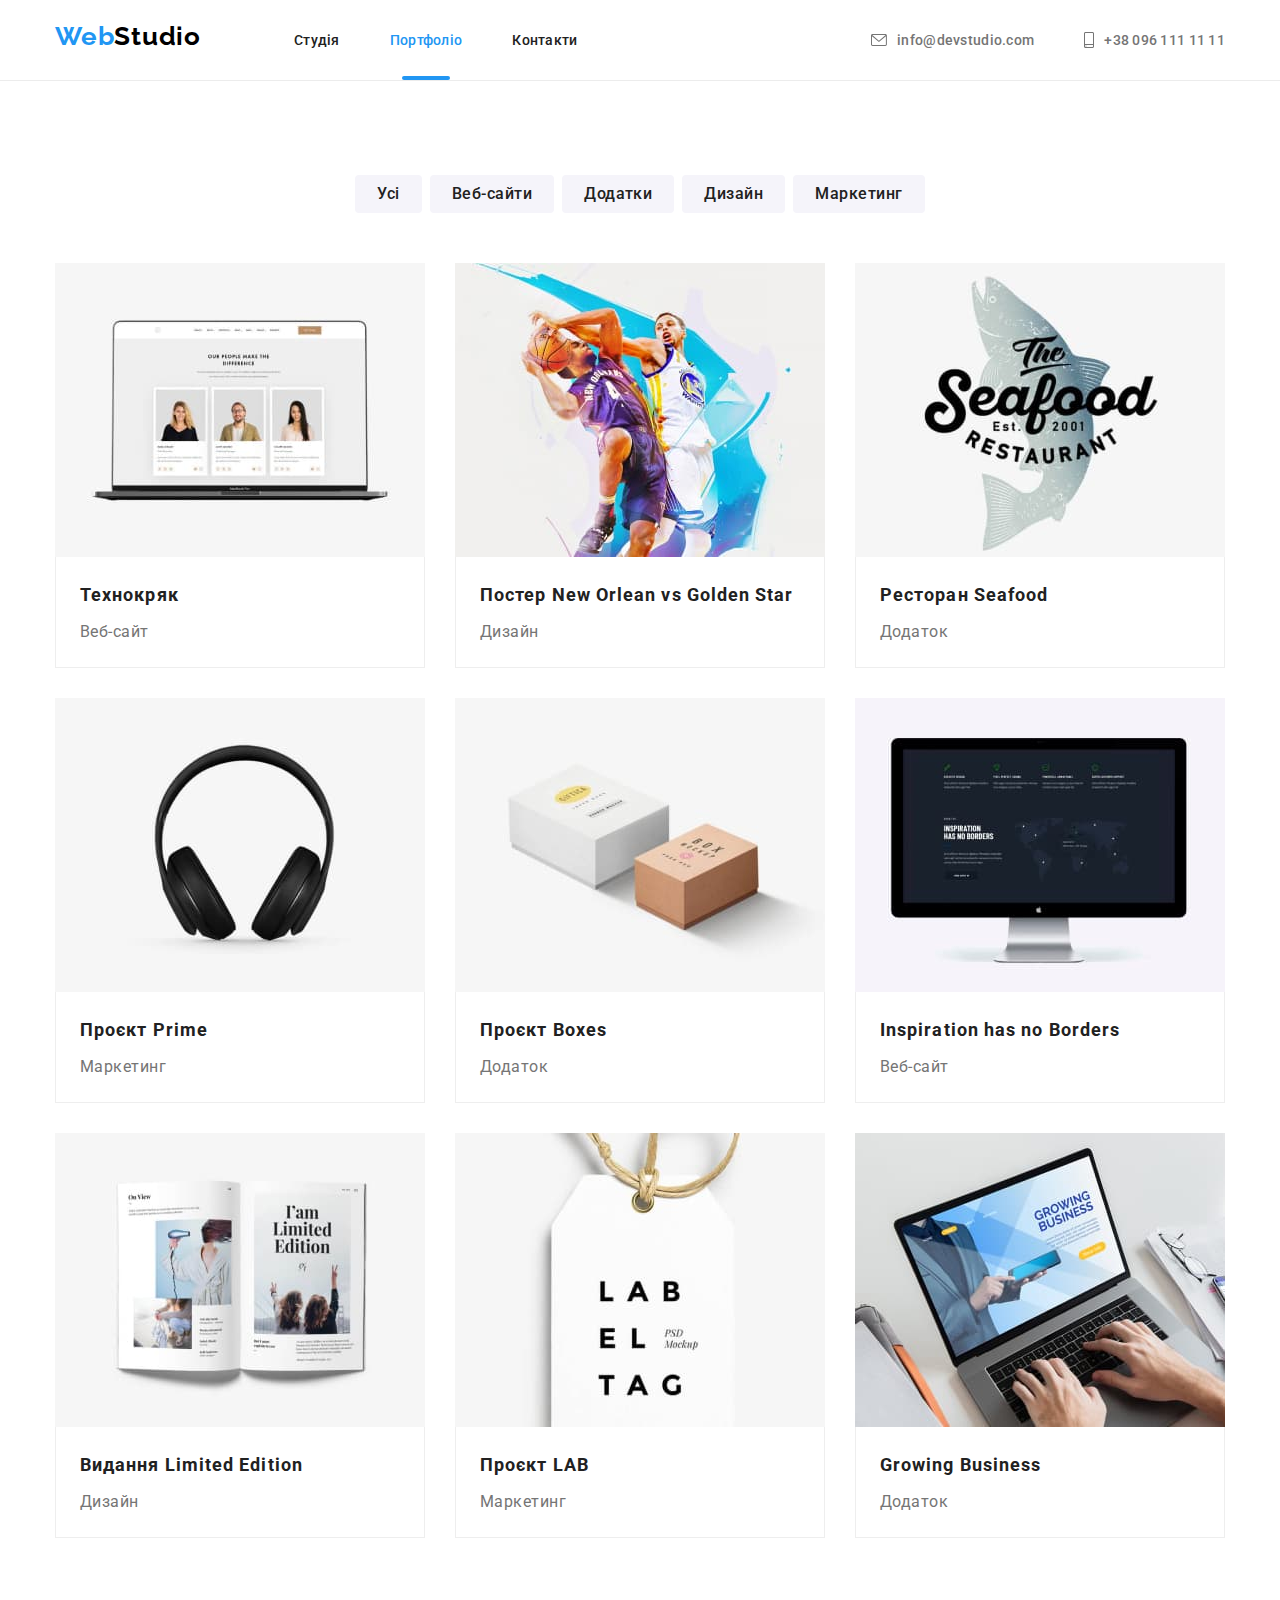
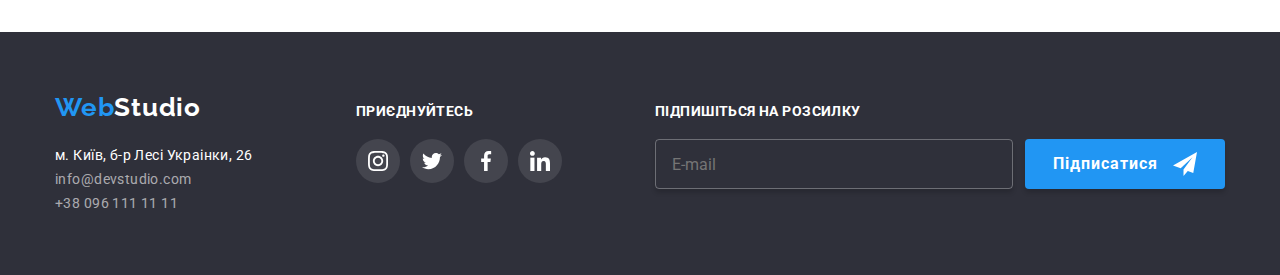
==== portfolio.html @ 45300969 "Initial commit" ====
<!DOCTYPE html>
<html lang="uk">
  <head>
    <meta charset="UTF-8" />
    <meta http-equiv="X-UA-Compatible" content="IE=edge" />
    <meta name="viewport" content="width=device-width, initial-scale=1.0" />
    <title>WebStudio</title>
    <link rel="stylesheet" href="./css/modern-normalize.css">
    <link rel="preconnect" href="https://fonts.googleapis.com" />
    <link rel="preconnect" href="https://fonts.gstatic.com" crossorigin />
    <link
      href="https://fonts.googleapis.com/css2?family=Raleway:wght@700&family=Roboto:wght@400;500;700;900&display=swap"
      rel="stylesheet"
    />
    <link rel="stylesheet" href="./css/styles.css" />
  </head>
  <body>
    <!-- HEADER -->
    <header class="header">
      <div class="header-container container">
        <nav class="nav-container">
          <a href="./index.html" class="logo"
            >Web<span class="logo-part">Studio</span></a
          >
          <ul class="list navigation-list">
            <li class="navigation-list-item">
              <a class="navigation-link link" href="./index.html">Студія</a>
            </li>
            <li class="navigation-list-item">
              <a class="navigation-link link current" href="./portfolio.html"
                >Портфоліо</a
              >
            </li class="navigation-list-item">
            <li><a class="navigation-link link" href="#">Контакти</a></li>
          </ul>
        </nav>
        <ul class="navigation-list list">
          <li>
            <a class="contact-link link" href="mailto:info@devstudio.com">
              <svg class="header-icon" width="16" height="12">
                <use href="./images/icons.svg#icon-mail"></use>
              </svg>
              info@devstudio.com</a
            >
          </li>
          <li>
            <a class="contact-link link" href="tel:+380961111111">
              <svg class="header-icon" width="10" height="16">
                <use href="./images/icons.svg#icon-smartphone"></use>
              </svg>
              +38 096 111 11 11
            </a>
          </li>
        </ul>
      </div>
    </header>
    <!-- MAIN -->
    <main>
      <!-- PORTFOLIO -->
      <section class="portfolio-container">
        <div class=" container">
          <h1 class="hidden-title">portfolio</h1>
        <ul class="btn-list list">
          <li class="btn-item">
            <button class="portfolio-button button" type="button">Усі</button>
          </li>
          <li class="btn-item">
            <button class="portfolio-button button" type="button">Веб-сайти</button>
          </li>
          <li class="btn-item">
            <button class="portfolio-button button" type="button">Додатки</button>
          </li>
          <li class="btn-item">
            <button class="portfolio-button button" type="button">Дизайн</button>
          </li>
          <li class="btn-item">
            <button class="portfolio-button button" type="button">Маркетинг</button>
          </li>
        </ul>
        <ul class="portfolio-list list">
          <li class="portfolio-link-item">
            <a class="portfolio-link link" href="">
              <div class="portfolio-thumb">
                <img
                src="./images/technokryak.jpg"
                alt="technokryak"
                width="370"
                height="294"
              />
              <div class="portfolio-overlay">
                <p>Ресурс пропонує комплексні пропозиції з різним рівнем функціоналу та сервісів. Все це дозволить відвідувачу отримати вичерпні відомості про компанію чи приватну особу.</p>
              </div>
              </div>
              <div class="portfolio-item">
                <h2 class="portfolio-title">Технокряк</h2>
              <p class="portfolio-text">Веб-сайт</p>
              </div>
            </a>
          </li>
          <li class="portfolio-link-item">
            <a class="portfolio-link link" href="">
              <div class="portfolio-thumb">
              <img
                src="./images/star.jpg"
                alt="poster"
                width="370"
                height="294"
              />
              <div class="portfolio-overlay">
                <p>Ресурс пропонує комплексні пропозиції з різним рівнем функціоналу та сервісів. Все це дозволить відвідувачу отримати вичерпні відомості про компанію чи приватну особу.</p>
              </div>
            </div>
              <div class="portfolio-item">
              <h2 class="portfolio-title">Постер <span lang="en">New Orlean vs Golden Star</span></h2>
              <p class="portfolio-text">Дизайн</p>
            </div>
            </a>
          </li>
          <li class="portfolio-link-item">
            <a class="portfolio-link link" href="">
              <div class="portfolio-thumb">
              <img
                src="./images/seafood.jpg"
                alt="seafood"
                width="370"
                height="294"
              />
              <div class="portfolio-overlay">
                <p>Ресурс пропонує комплексні пропозиції з різним рівнем функціоналу та сервісів. Все це дозволить відвідувачу отримати вичерпні відомості про компанію чи приватну особу.</p>
              </div>
            </div>
              <div class="portfolio-item">
              <h2 class="portfolio-title">Ресторан <span lang="en">Seafood</span></h2>
              <p class="portfolio-text">Додаток</p>
            </div>
            </a>
          </li>
          <li class="portfolio-link-item">
            <a class="portfolio-link link" href="">
              <div class="portfolio-thumb">
              <img
                src="./images/prime.jpg"
                alt="earphones"
                width="370"
                height="294"
              />
              <div class="portfolio-overlay">
                <p>Ресурс пропонує комплексні пропозиції з різним рівнем функціоналу та сервісів. Все це дозволить відвідувачу отримати вичерпні відомості про компанію чи приватну особу.</p>
              </div>
            </div>
              <div class="portfolio-item">
              <h2 class="portfolio-title">Проєкт <span lang="en">Prime</span></h2>
              <p class="portfolio-text">Маркетинг</p>
            </div>
            </a>
          </li>
          <li class="portfolio-link-item">
            <a class="portfolio-link link" href="">
              <div class="portfolio-thumb">
              <img
                src="./images/boxes.jpg"
                alt="boxes"
                width="370"
                height="294"
              />
              <div class="portfolio-overlay">
                <p>Ресурс пропонує комплексні пропозиції з різним рівнем функціоналу та сервісів. Все це дозволить відвідувачу отримати вичерпні відомості про компанію чи приватну особу.</p>
              </div>
            </div>
              <div class="portfolio-item">
              <h2 class="portfolio-title">Проєкт <span lang="en">Boxes</span></h2>
              <p class="portfolio-text">Додаток</p>
            </div>
            </a>
          </li>
          <li class="portfolio-link-item">
            <a class="portfolio-link link" href="">
              <div class="portfolio-thumb">
              <img
                src="./images/inspiration.jpg"
                alt="site"
                width="370"
                height="294"
              />
              <div class="portfolio-overlay">
                <p>Ресурс пропонує комплексні пропозиції з різним рівнем функціоналу та сервісів. Все це дозволить відвідувачу отримати вичерпні відомості про компанію чи приватну особу.</p>
              </div>
            </div>
              <div class="portfolio-item">
              <h2 class="portfolio-title"><span lang="en">Inspiration has no Borders</span></h2>
              <p class="portfolio-text">Веб-сайт</p>
            </div>
            </a>
          </li>
          <li class="portfolio-link-item">
            <a class="portfolio-link link" href="">
              <div class="portfolio-thumb">
              <img
                src="./images/vydannya.jpg"
                alt="book"
                width="370"
                height="294"
              />
              <div class="portfolio-overlay">
                <p>Ресурс пропонує комплексні пропозиції з різним рівнем функціоналу та сервісів. Все це дозволить відвідувачу отримати вичерпні відомості про компанію чи приватну особу.</p>
              </div>
            </div>
              <div class="portfolio-item">
              <h2 class="portfolio-title">Видання <span lang="en">Limited Edition</span></h2>
              <p class="portfolio-text">Дизайн</p>
            </div>
            </a>
          </li>
          <li class="portfolio-link-item">
            <a class="portfolio-link link" href="">
              <div class="portfolio-thumb">
              <img
                src="./images/label.jpg"
                alt="label"
                width="370"
                height="294"
              />
              <div class="portfolio-overlay">
                <p>Ресурс пропонує комплексні пропозиції з різним рівнем функціоналу та сервісів. Все це дозволить відвідувачу отримати вичерпні відомості про компанію чи приватну особу.</p>
              </div>
            </div>
              <div class="portfolio-item">
              <h2 class="portfolio-title">Проєкт <span lang="en">LAB</span></h2>
              <p class="portfolio-text">Маркетинг</p>
            </div>
            </a>
          </li>
          <li class="portfolio-link-item">
            <a class="portfolio-link link" href="">
              <div class="portfolio-thumb">
              <img
                src="./images/growing.jpg"
                alt="Business"
                width="370"
                height="294"
              />
              <div class="portfolio-overlay">
                <p>Ресурс пропонує комплексні пропозиції з різним рівнем функціоналу та сервісів. Все це дозволить відвідувачу отримати вичерпні відомості про компанію чи приватну особу.</p>
              </div>
            </div>
              <div class="portfolio-item">
              <h2 class="portfolio-title"><span lang="en">Growing Business</span></h2>
              <p class="portfolio-text">Додаток</p>
            </div>
            </a>
          </li>
        </ul>
        </div>
      </section>
    </main>
    <!-- FOOTER -->
    <footer class="footer-main">
      <div class="footer-container container">
        <div class="left-side">
          <div class="adress-links">
            <a href="./index.html" class="logo"
              >Web<span class="logo-footer">Studio</span></a
            >
            <address class="footer-stile">
              <ul class=" address-list list">
                <li>
                  <a
                    class="footer-address link"
                    href="https://goo.gl/maps/CPtrU1FHBa2aNyZL9"
                    target="_blank"
                    rel="noopener noreferrer nofollow"
                    >м. Київ, б-р Лесі Украінки, 26</a
                  >
                </li>
                <li>
                  <a class="footer-link link" href="mailto:info@devstudio.com"
                    >info@devstudio.com</a
                  >
                </li>
                <li>
                  <a class="footer-link link" href="tel:+380961111111"
                    >+38 096 111 11 11</a
                  >
                </li>
              </ul>
            </address>
          </div>
          <div class="footer-links">
            <p class="footer-text">Приєднуйтесь</p>
            <ul class="footer-list list">
              <li class="footer-list-item">
                <a
                  class="footer-link-item"
                  href="https://www.instagram.com/"
                  target="_blank"
                  rel="noopener noreferrer"
                >
                  <svg class="footer-icon" width="20" height="20">
                    <use href="./images/icons.svg#icon-instagram"></use>
                  </svg>
                </a>
              </li>
              <li class="footer-list-item">
                <a
                  class="footer-link-item"
                  href="https://twitter.com/"
                  target="_blank"
                  rel="noopener noreferrer"
                >
                  <svg class="footer-icon" width="20" height="20">
                    <use href="./images/icons.svg#icon-twitter"></use></svg>
                </a>
              </li>
              <li class="footer-list-item">
                <a
                  class="footer-link-item"
                  href="https://www.facebook.com/"
                  target="_blank"
                  rel="noopener noreferrer"
                >
                  <svg class="footer-icon" width="20" height="20">
                    <use href="./images/icons.svg#icon-facebook"></use>
                  </svg>
                </a>
              </li>
              <li class="footer-list-item">
                <a
                  class="footer-link-item"
                  href="https://www.linkedin.com/"
                  target="_blank"
                  rel="noopener noreferrer"
                >
                  <svg class="footer-icon" width="20" height="20">
                    <use href="./images/icons.svg#icon-linkedin"></use>
                  </svg>
                </a>
              </li>
            </ul>
          </div>
        </div>
        <div class="pidpyska">
          <p class="footer-text">Підпишіться на розсилку</p>
          <form class="pidpyska-form" name="pidpyska-form">
            <label class="pidpyska-label">
              <input class="pidpyska-field" type="email" name="user_email" placeholder="E-mail">
            </label>
                  <button class="pidpyska-button" type="submit">Підписатися
                    <svg class="pidpyska-icon" width="24" height="24">
                      <use href="./images/icons.svg#icon-send"></use>
                    </svg>
                  </button>
          </form>
        </div>
      </div>
    </footer>
  </body>
</html>
---- css/styles.css ----
:root {
  --primary-text-color: #757575;
  --secondary-text-color: #212121;
  --third-text-color: #2196f3;
  --primary-background-color: #f5f5f5;
  --secondary-background-color: #f5f4fa;
  --third-background-color: #2f303a;
  --white-color: #ffffff;
  --button-active-color: #188ce8;
  --black-color: #000000;
  --icons-background-color: #afb1b8;
  --anim-main: 250ms cubic-bezier(0.4, 0, 0.2, 1);

}

/* reset start */
h1,
h2,
h3,
h4,
h5,
h6,
p {
  margin: 0;
}

.link {
  text-decoration: none;
  color: currentColor;
}

.list {
  list-style: none;
  margin: 0;
  padding: 0;
}

img {
  display: block;
}
/* reset end */

body {
  font-family: "Roboto", "Arial", sans-serif;
}

.container {
  width: 1200px;
  padding-right: 15px;
  padding-left: 15px;
  margin-left: auto;
  margin-right: auto;

  /* outline: 2px solid red;
    outline-offset: -2px; */
}

/* HEADER */

.header-container {
  display: flex;
  justify-content: space-between;
  align-items: center;
}

.nav-container {
  display: flex;
  align-items: baseline;
}
.navigation-list {
  display: flex;
  align-items: center;
  gap: 50px;
}

.logo {
  display: inline-block;
  font-family: "Raleway", "Arial", sans-serif;
  font-weight: 700;
  font-size: 26px;
  line-height: calc(31 / 26);
  letter-spacing: 0.03em;
  color: var(--third-text-color);
  text-decoration: none;
  margin-right: 93px;
}
.logo-part {
  color: var(--black-color);
}

.navigation-link {
  display: block;
  font-weight: 500;
  font-size: 14px;
  line-height: calc(16 / 14);
  letter-spacing: 0.02em;
  padding: 32px 0;
  color: var(--secondary-text-color);

  transition: color var(--anim-main);
}

.navigation-link:hover,
.navigation-link:focus {
  color: var(--third-text-color);
}

.navigation-list-item {
  position: relative;
}


.navigation-link.current {
  color: var(--third-text-color);
}

.navigation-link.current::after {
  content: '';
  position: absolute;
  left: 50%;
  bottom: 0;
  transform: translate(-50%);
  display: block;
  width: 48px;
  height: 4px;
  background: var(--third-text-color);
  border-radius: 2px;
}

.contact-link {
  display: flex;
  justify-content: center;
  align-items: center;
  gap: 10px;
  font-weight: 500;
  font-size: 14px;
  line-height: calc(16 / 14);
  letter-spacing: 0.02em;
  padding: 32px 0;
  color: var(--primary-text-color);

  transition: color var(--anim-main);
}

.contact-link:hover,
.contact-link:focus {
  color: var(--third-text-color);
}

.header-icon {
  fill: currentColor;
}

.header {
  border-bottom: 1px solid #ececec;
}

/* MAIN */
/* HERO */

/* temp background: */
.hero {
  max-width: 1600px;
  height: 600px;
  margin: 0 auto;
  background-color: #C4C4C4;
  background-image: linear-gradient( rgba(47, 48, 58, 0.4), rgba(47, 48, 58, 0.4)),
  url(../images/hero.jpg);
  background-position: center;
  padding-top: 200px;
  padding-bottom: 200px;
}

.hero-title {
  font-weight: 900;
  font-size: 44px;
  line-height: calc(60 / 44);
  letter-spacing: 0.06em;
  text-transform: uppercase;
  text-align: center;
  width: 696px;
  margin: auto;
  color: var(--white-color);
  margin-bottom: 30px;
}

.hero-button {
  display: block;
  font-family: inherit;
  font-weight: 700;
  font-size: 16px;
  line-height: calc(30 / 16);
  letter-spacing: 0.06em;
  color: var(--white-color);
  background-color: var(--third-text-color);
  border: none;
  border-radius: 4px;
  box-shadow: 0px 4px 4px rgba(0, 0, 0, 0.15);
  cursor: pointer;
  margin: 0 auto;
  padding: 10px 32px;

  transition: background-color var(--anim-main);
}

.button:hover,
.button:focus {
  background-color: var(--button-active-color);
}

/* SPECIALS */

.special-container {
  padding-top: 115px;
  padding-bottom: 94px;
}

.special-list {
  display: flex;
  justify-content: space-between;
}

.special-item:not(:last-child) {
  margin-right: 30px;
}

.hidden-title {
  position: absolute;
  white-space: nowrap;
  width: 1px;
  height: 1px;
  overflow: hidden;
  border: 0;
  padding: 0;
  clip: rect(0 0 0 0);
  clip-path: inset(50%);
  margin: -1px;
}

.icon-box {
  display: flex;
  justify-content: center;
  align-items: center;
  width: 270px;
  height: 120px;
  background-color: var(--secondary-background-color);
  margin-bottom: 30px;
}

.specials-title {
  font-weight: 700;
  font-size: 14px;
  line-height: calc(16 / 14);
  letter-spacing: 0.03em;
  text-transform: uppercase;
  color: var(--secondary-text-color);
  margin-bottom: 10px;
}

.text {
  width: 270px;
  font-size: 14px;
  line-height: calc(24 / 14);
  letter-spacing: 0.03em;
  color: var(--primary-text-color);
}

/* CHIM */

.chim-container {
  padding-bottom: 94px;
}

.section-title {
  font-weight: 700;
  font-size: 36px;
  line-height: calc(42 / 36);
  letter-spacing: 0.03em;
  text-align: center;
  color: var(--secondary-text-color);
  margin-bottom: 50px;
}

.chim-list {
  display: flex;
  text-align: center;
  justify-content: space-between;
}

.chim-items:not(:last-child) {
  margin-right: 30px;
}

.chim-items {
  position: relative;
}

.chim-overlay {
  position: absolute;
  bottom: 0;
  width: 100%;
  padding: 27px 15px;
  background-color: rgba(47, 48, 58, 0.8);
   
}

.chim-text {
  text-align: center;
  font-weight: 700;
  font-size: 14px;
  line-height: calc(16 / 14);
  letter-spacing: 0.03em;
  text-transform: uppercase;
  color: var(--white-color);
}


/* TEAM */

.section-team {
  background-color: var(--secondary-background-color);
  padding-top: 94px;
  padding-bottom: 94px;
}

.team-list {
  display: flex;
  justify-content: space-between;
  gap: 30px;
}

.team-title {
  font-weight: 500;
  font-size: 16px;
  line-height: calc(19 / 16);
  letter-spacing: 0.03em;
  color: var(--secondary-text-color);
  margin-bottom: 10px;
}

.team-item {
  text-align: center;
  background: #ffffff;
  box-shadow: 0px 1px 3px rgba(0, 0, 0, 0.12), 0px 1px 1px rgba(0, 0, 0, 0.14),
    0px 2px 1px rgba(0, 0, 0, 0.2);
  border-radius: 0px 0px 4px 4px;
}

.team-text-item {
  padding: 30px 15px;
}

.team-link {
  display: flex;
  justify-content: center;
  align-items: center;
}

.team-link-item {
  display: flex;
  justify-content: center;
  align-items: center;
  width: 44px;
  height: 44px;
  border-radius: 50%;
  background-color: var(--white-color);

  transition: background-color var(--anim-main);
}

.team-list-item:not(:last-child) {
  margin-right: 10px;
}

.social-icon {
  fill: var(--icons-background-color);

  transition: fill var(--anim-main);
}

.team-link-item:hover .social-icon,
.team-link-item:focus .social-icon {
  fill: var(--white-color);
}

.team-link-item:hover,
.team-link-item:focus {
  background-color: var(--third-text-color);
}

.text-team {
  font-size: 14px;
  line-height: calc(24 / 14);
  letter-spacing: 0.03em;
  color: var(--primary-text-color);
  margin-bottom: 16px;
}

/* Postiyni Clienty */

.clients-container {
  padding-top: 94px;
  padding-bottom: 94px;
}

.clients-list {
display: flex;
justify-content: space-between;
align-items: center;
gap: 30px;
}

.clients-link-item {
  display: flex;
  justify-content: center;
  align-items: center;
  width: 170px;
  height: 92px;
  border: 1px solid var(--icons-background-color);
  border-radius: 4px;
  fill:var(--icons-background-color);

  transition: fill var(--anim-main),
  border var(--anim-main);
}
 
.clients-link-item:hover,
.clients-link-item:focus {
  fill: var(--third-text-color);
  border: 1px solid var(--third-text-color);
}

/* FOOTER */
.footer-main {
  padding-top: 60px;
  padding-bottom: 60px;
  background-color: var(--third-background-color);
}

.footer-container {
  display: flex;
  justify-content: space-between;
  align-items: baseline;
}

.left-side {
  display: flex;
  justify-content: left;
  align-items: baseline;
}

.logo-footer {
  color: var(--white-color);
}

.footer-stile {
  font-style: normal;
  margin-top: 20px;
  margin-right: 70px;
}

.address-list {
  width: 231px;
}

.footer-address {
  font-size: 14px;
  line-height: calc(24 / 14);
  letter-spacing: 0.03em;
  margin-bottom: 9px;
  color: var(--white-color);

  transition: color var(--anim-main);
}

.footer-address:hover,
.footer-address:focus {
  color: var(--third-text-color);
}

.footer-link {
  font-size: 14px;
  line-height: calc(24 / 14);
  letter-spacing: 0.03em;
  margin-bottom: 9px;
  color: rgba(255, 255, 255, 0.6);

  transition: color var(--anim-main);
}

.footer-link:hover,
.footer-link:focus {
  color: var(--third-text-color);
}

.footer-text {
  font-weight: 700;
  font-size: 14px;
  line-height: calc(16 / 14);
  letter-spacing: 0.03em;
  text-transform: uppercase;
  margin-bottom: 20px;
  color: var(--white-color);
}

.footer-list {
  display: flex;
  justify-content: space-between;
}

.footer-link-item {
  display: flex;
  justify-content: center;
  align-items: center;
  width: 44px;
  height: 44px;
  border-radius: 50%;
  background-color: rgba(255, 255, 255, 0.1);

  transition: background-color var(--anim-main);
}

.footer-link-item:hover,
.footer-link-item:focus {
  background-color: var(--third-text-color);
}

.footer-list-item:not(:last-child) {
  margin-right: 10px;
}

.footer-icon {
  fill: var(--white-color);
}

.pidpyska-form {
  display: flex;
  align-items: center;
  
}

.pidpyska-field {
  width: 358px;
  height: 50px;
  margin-right: 12px;
  padding: 16px;
  color: var(--white-color);
  outline: unset;
  background-color: transparent;
  border: 1px solid rgba(255, 255, 255, 0.3);
  box-shadow: 0px 4px 4px rgba(0, 0, 0, 0.15);;
  border-radius: 4px;
  transition: border-color var(--anim-main);
}

.pidpyska-field:focus {
  border-color: var(--third-text-color);
}

.pidpyska-button {
  display: flex;
  align-items: center;
  justify-content: space-between;
  width: 200px;
  font-weight: 700;
  font-size: 16px;
  line-height: calc(30/16);
  letter-spacing: 0.06em;
  padding: 10px 28px;
  border: none;
  color: var(--white-color);
  background-color: var(--third-text-color);
  box-shadow: 0px 4px 4px rgba(0, 0, 0, 0.15);
  border-radius: 4px;
  cursor: pointer;
}

.pidpyska-button:hover, .pidpyska-button:focus {
  background-color: var(--button-active-color)
}
 
.pidpyska-icon {
  fill: var(--white-color);
}


/* MODAL WINDOW */

.backdrop {
  position: fixed;
  top: 0;
  left: 0;
  width: 100%;
  height: 100%;
  background-color: rgba(0, 0, 0, 0.2);

  transition: opacity var(--anim-main), visibility var(--anim-main);
}

.backdrop.is-hidden {
  opacity: 0;
  visibility: hidden;
  pointer-events: none;
}

.modal {
  position: absolute;
  top: 50%;
  left: 50%;
  padding: 40px;
  transform: translateX(-50%) translateY(-50%) scale(1);
  width: 528px;
  height: 581px;
  background-color: var(--white-color);
  box-shadow: 0px 1px 3px rgba(0, 0, 0, 0.12), 0px 1px 1px rgba(0, 0, 0, 0.14), 0px 2px 1px rgba(0, 0, 0, 0.2);
  border-radius: 4px;

  transition: transform var(--anim-main), opasity var(--anim-main);
}

.backdrop.is-hidden .modal {
  opacity: 0;
  transform: translateX(-50%) translateY(-50%) scale(0.5);
}

.modal-btn {
  position: absolute;
  top: 8px;
  right: 8px;
  display: inline-flex;
  align-items: center;
  justify-content: center;
  padding: 0;
  width: 30px;
  height: 30px;
  background-color: transparent;
  border-radius: 50%;
  border: 1px solid rgba(0, 0, 0, 0.1);
  cursor: pointer;

  transition: fill var(--anim-main);
}

.modal-btn:hover,
.modal-btn:focus {
  fill: var(--third-text-color);
}


.modal-label {
  display: block;
  text-align: center;
  margin-bottom: 12px;
  font-weight: 700;
  font-size: 20px;
  line-height: calc(23/20);
  letter-spacing: 0.03em;
  color: var(--secondary-text-color);
}

.modal-form-label {
  display: block;
  margin-bottom: 10px;
  font-size: 12px;
  line-height: calc(14/12);
  letter-spacing: 0.01em;
  color: var(--primary-text-color);
}

.wrapper {
  position: relative;
  
}

.modal-form-field {
  width: 100%;
  height: 40px;
  padding-left: 42px;
  padding-right: 42px;
  border: 1px solid rgba(33, 33, 33, 0.2);
  border-radius: 4px;
  transition: border-color var(--anim-main);
}

.modal-form-field:focus {
  border-color: var(--third-text-color);
  outline: transparent;
}

.modal-form-group {
  margin-bottom: 20px;
}

.modal-form-icon {
  position: absolute;
  top:50%;
  left:12px;
  transform: translateY(-50%);
  transition: fill var(--anim-main);
}

.modal-form-field:focus + .modal-form-icon {
  fill: var(--third-text-color);
}

.modal-form-text {
  display: block;
  width: 100%;
  height: 120px;
  padding: 12px 16px;
  font-size: 12px;
  line-height: calc(14/12);
  letter-spacing: 0.01em;
  border: 1px solid rgba(33, 33, 33, 0.2);
  border-radius: 4px;
  transition: border-color var(--anim-main);
  resize: none;
}
.modal-form-text::placeholder {
  color: rgba(117, 117, 117, 0.5);
}

.modal-form-text:focus {
  border-color: var(--third-text-color);
  outline: transparent;
}

.modal-form-agree {
  display: flex;
  align-items: center;
  justify-content: center;
  gap: 7px;
  margin-bottom: 30px;
}

.modal-agree {
  font-size: 14px;
  line-height: calc(24/14);
  letter-spacing: 0.03em;
  color: var(--primary-text-color);
  user-select: none;
}

.modal-agree-link {
  color: var(--third-text-color);
  text-underline-position: under;
}

.modal-checkbox {
  appearance: none;
  width: 16px;
  height: 15px;
  border: 2px solid rgba(33, 33, 33, 1);
  border-radius: 2px;
  background-position: center;
  background-repeat: no-repeat;
  background-size: 0;
  background-image: url("data:image/svg+xml,%3Csvg width='13' height='10' viewBox='0 0 13 10' fill='none' xmlns='http://www.w3.org/2000/svg'%3E%3Cpath d='M1.95703 4.75166L1.88825 4.68604L1.81923 4.75141L0.93123 5.59258L0.854858 5.66492L0.930974 5.73753L4.42671 9.07236L4.49574 9.1382L4.56476 9.07236L12.069 1.91352L12.1449 1.84116L12.069 1.76881L11.1873 0.927644L11.1183 0.861826L11.0493 0.927611L4.49577 7.17353L1.95703 4.75166Z' fill='white' stroke='white' stroke-width='0.2'/%3E%3C/svg%3E");
  transition: background-size var(--anim-main), background-color var(--anim-main);
}

.modal-checkbox:checked {
  outline:transparent;
  border: 2px solid var(--third-text-color);
  background-color: var(--third-text-color);
  background-size: 11px 8px;
}

.modal-button {
  display: block;
  margin: auto;
  width: 200px;
  font-weight: 700;
  font-size: 16px;
  line-height: calc(30/16);
  letter-spacing: 0.06em;
  padding: 10px 28px;
  border: none;
  color: var(--white-color);
  background-color: var(--third-text-color);
  box-shadow: 0px 4px 4px rgba(0, 0, 0, 0.15);
  border-radius: 4px;
  cursor: pointer;
}

.modal-button:hover, .modal-button:focus {
  background-color: var(--button-active-color)
}


/* PORTFOLIO */

.portfolio-container {
  padding-top: 94px;
  padding-bottom: 94px;
}

.btn-list {
  display: flex;
  align-items: center;
  justify-content: center;
  margin-bottom: 50px;
}

.btn-item:not(:last-child) {
  margin-right: 8px;
}

.portfolio-button {
  display: inline-block;
  font-family: inherit;
  background: var(--secondary-background-color);
  font-weight: 500;
  font-size: 16px;
  line-height: calc(26 / 16);
  letter-spacing: 0.03em;
  color: var(--secondary-text-color);
  border: none;
  border-radius: 4px;
  cursor: pointer;
  padding: 6px 22px;

  transition: color var(--anim-main),
  background-color var(--anim-main),
  box-shadow var(--anim-main);
}

.portfolio-button:hover,
.portfolio-button:focus {
  color: var(--white-color);
  background-color: var(--third-text-color);
  box-shadow: 0px 3px 1px rgba(0, 0, 0, 0.1), 0px 1px 2px rgba(0, 0, 0, 0.08),
    0px 2px 2px rgba(0, 0, 0, 0.12);
}

.portfolio-list {
  display: flex;
  justify-content: space-between;
  flex-wrap: wrap;
  gap: 30px;
}

.portfolio-title {
  font-weight: 700;
  font-size: 18px;
  line-height: 2;
  letter-spacing: 0.06em;
  margin-bottom: 4px;
  color: var(--secondary-text-color);
}

.portfolio-text {
  font-size: 16px;
  line-height: calc(30 / 16);
  letter-spacing: 0.03em;
  color: var(--primary-text-color);
}

.portfolio-item {
  padding: 20px 24px;
  border: 1px solid #eeeeee;
  border-top: none;
}

.portfolio-link {
  display: block;

  transition: box-shadow var(--anim-main);
}

.portfolio-link:hover,
.portfolio-link:focus {
  box-shadow:0px 4px 4px rgba(0, 0, 0, 0.25);
}

.portfolio-thumb {
  position: relative;
  overflow: hidden;
}

.portfolio-overlay {
  position: absolute;
  top: 0;
  left: 0;
  transform: translateY(100%);

  width: 100%;
  height: 100%;
  padding-left: 23px;
  padding-right: 23px;
  display: flex;
  align-items: center;

  font-size: 18px;
  line-height: calc(28 / 18);
  letter-spacing: 0.03em;
  color: var(--white-color);
  background-color: rgba(33, 150, 243, 0.9);

  transition: transform var(--anim-main);
}

.portfolio-link-item:hover .portfolio-overlay {
  transform: translateY(0);
}
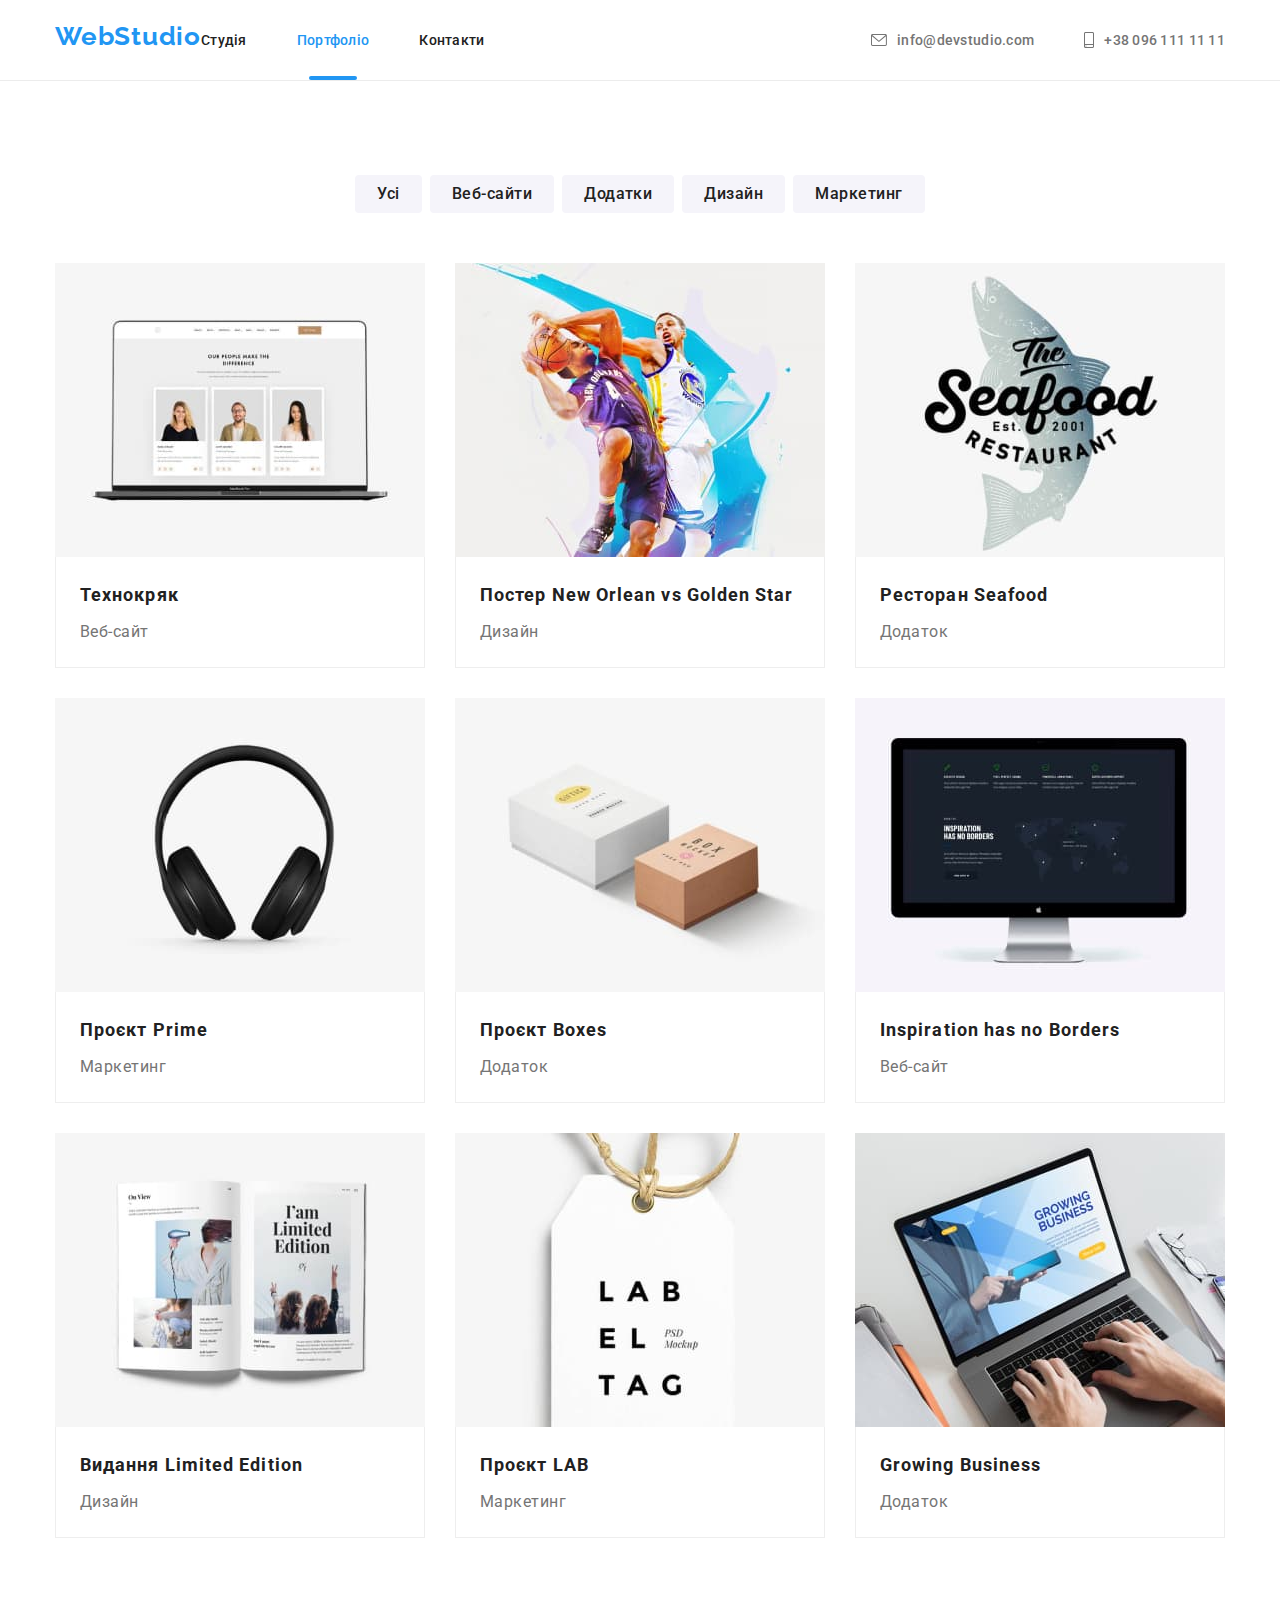
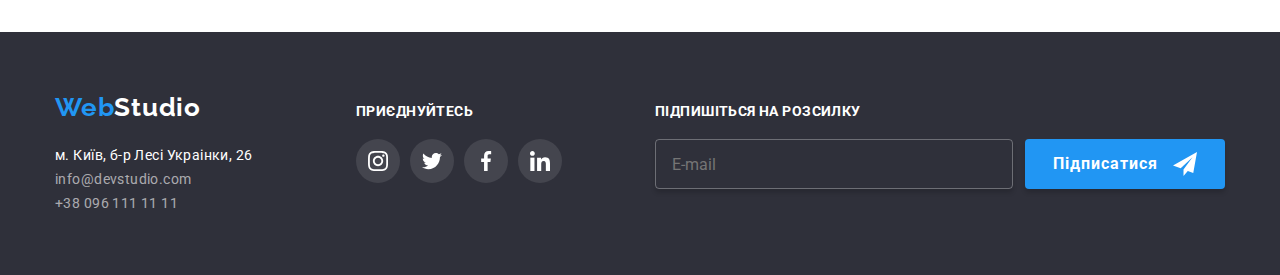
==== commit 86bd9a33: "BEM" ====
--- a/portfolio.html
+++ b/portfolio.html
@@ -17,35 +17,35 @@
   <body>
     <!-- HEADER -->
     <header class="header">
-      <div class="header-container container">
-        <nav class="nav-container">
+      <div class="header__container container">
+        <nav class="nav">
           <a href="./index.html" class="logo"
-            >Web<span class="logo-part">Studio</span></a
+            >Web<span class="logo__part">Studio</span></a
           >
-          <ul class="list navigation-list">
-            <li class="navigation-list-item">
-              <a class="navigation-link link" href="./index.html">Студія</a>
+          <ul class="nav__list">
+            <li class="nav__item">
+              <a class="nav__link" href="./index.html">Студія</a>
             </li>
-            <li class="navigation-list-item">
-              <a class="navigation-link link current" href="./portfolio.html"
+            <li class="nav__item">
+              <a class="nav__link current" href="./portfolio.html"
                 >Портфоліо</a
               >
-            </li class="navigation-list-item">
-            <li><a class="navigation-link link" href="#">Контакти</a></li>
+            </li class="nav__item">
+            <li><a class="nav__link" href="#">Контакти</a></li>
           </ul>
         </nav>
-        <ul class="navigation-list list">
+        <ul class="contact">
           <li>
-            <a class="contact-link link" href="mailto:info@devstudio.com">
-              <svg class="header-icon" width="16" height="12">
+            <a class="contact__link" href="mailto:info@devstudio.com">
+              <svg class="contact__icon" width="16" height="12">
                 <use href="./images/icons.svg#icon-mail"></use>
               </svg>
               info@devstudio.com</a
             >
           </li>
           <li>
-            <a class="contact-link link" href="tel:+380961111111">
-              <svg class="header-icon" width="10" height="16">
+            <a class="contact__link" href="tel:+380961111111">
+              <svg class="contact__icon" width="10" height="16">
                 <use href="./images/icons.svg#icon-smartphone"></use>
               </svg>
               +38 096 111 11 11
@@ -57,195 +57,195 @@
     <!-- MAIN -->
     <main>
       <!-- PORTFOLIO -->
-      <section class="portfolio-container">
+      <section class="portfolio">
         <div class=" container">
-          <h1 class="hidden-title">portfolio</h1>
-        <ul class="btn-list list">
-          <li class="btn-item">
-            <button class="portfolio-button button" type="button">Усі</button>
-          </li>
-          <li class="btn-item">
-            <button class="portfolio-button button" type="button">Веб-сайти</button>
-          </li>
-          <li class="btn-item">
-            <button class="portfolio-button button" type="button">Додатки</button>
-          </li>
-          <li class="btn-item">
-            <button class="portfolio-button button" type="button">Дизайн</button>
-          </li>
-          <li class="btn-item">
-            <button class="portfolio-button button" type="button">Маркетинг</button>
+          <h1 class="visually-hidden">portfolio</h1>
+        <ul class="btn__list">
+          <li class="btn__item">
+            <button class="btn__portfolio" type="button">Усі</button>
+          </li>
+          <li class="btn__item">
+            <button class="btn__portfolio" type="button">Веб-сайти</button>
+          </li>
+          <li class="btn__item">
+            <button class="btn__portfolio" type="button">Додатки</button>
+          </li>
+          <li class="btn__item">
+            <button class="btn__portfolio" type="button">Дизайн</button>
+          </li>
+          <li class="btn__item">
+            <button class="btn__portfolio" type="button">Маркетинг</button>
           </li>
         </ul>
-        <ul class="portfolio-list list">
-          <li class="portfolio-link-item">
-            <a class="portfolio-link link" href="">
-              <div class="portfolio-thumb">
+        <ul class="card-list">
+          <li class="card-list__item">
+            <a class="card-list__link" href="">
+              <div class="card-list__thumb">
                 <img
                 src="./images/technokryak.jpg"
                 alt="technokryak"
                 width="370"
                 height="294"
               />
-              <div class="portfolio-overlay">
-                <p>Ресурс пропонує комплексні пропозиції з різним рівнем функціоналу та сервісів. Все це дозволить відвідувачу отримати вичерпні відомості про компанію чи приватну особу.</p>
-              </div>
-              </div>
-              <div class="portfolio-item">
-                <h2 class="portfolio-title">Технокряк</h2>
-              <p class="portfolio-text">Веб-сайт</p>
-              </div>
-            </a>
-          </li>
-          <li class="portfolio-link-item">
-            <a class="portfolio-link link" href="">
-              <div class="portfolio-thumb">
+              <div class="card-list__overlay">
+                <p>Ресурс пропонує комплексні пропозиції з різним рівнем функціоналу та сервісів. Все це дозволить відвідувачу отримати вичерпні відомості про компанію чи приватну особу.</p>
+              </div>
+              </div>
+              <div class="card-list__about">
+                <h2 class="card-list__title">Технокряк</h2>
+              <p class="card-list__text">Веб-сайт</p>
+              </div>
+            </a>
+          </li>
+          <li class="card-list__item">
+            <a class="card-list__link" href="">
+              <div class="card-list__thumb">
               <img
                 src="./images/star.jpg"
                 alt="poster"
                 width="370"
                 height="294"
               />
-              <div class="portfolio-overlay">
-                <p>Ресурс пропонує комплексні пропозиції з різним рівнем функціоналу та сервісів. Все це дозволить відвідувачу отримати вичерпні відомості про компанію чи приватну особу.</p>
-              </div>
-            </div>
-              <div class="portfolio-item">
-              <h2 class="portfolio-title">Постер <span lang="en">New Orlean vs Golden Star</span></h2>
-              <p class="portfolio-text">Дизайн</p>
-            </div>
-            </a>
-          </li>
-          <li class="portfolio-link-item">
-            <a class="portfolio-link link" href="">
-              <div class="portfolio-thumb">
+              <div class="card-list__overlay">
+                <p>Ресурс пропонує комплексні пропозиції з різним рівнем функціоналу та сервісів. Все це дозволить відвідувачу отримати вичерпні відомості про компанію чи приватну особу.</p>
+              </div>
+            </div>
+              <div class="card-list__about">
+              <h2 class="card-list__title">Постер <span lang="en">New Orlean vs Golden Star</span></h2>
+              <p class="card-list__text">Дизайн</p>
+            </div>
+            </a>
+          </li>
+          <li class="card-list__item">
+            <a class="card-list__link" href="">
+              <div class="card-list__thumb">
               <img
                 src="./images/seafood.jpg"
                 alt="seafood"
                 width="370"
                 height="294"
               />
-              <div class="portfolio-overlay">
-                <p>Ресурс пропонує комплексні пропозиції з різним рівнем функціоналу та сервісів. Все це дозволить відвідувачу отримати вичерпні відомості про компанію чи приватну особу.</p>
-              </div>
-            </div>
-              <div class="portfolio-item">
-              <h2 class="portfolio-title">Ресторан <span lang="en">Seafood</span></h2>
-              <p class="portfolio-text">Додаток</p>
-            </div>
-            </a>
-          </li>
-          <li class="portfolio-link-item">
-            <a class="portfolio-link link" href="">
-              <div class="portfolio-thumb">
+              <div class="card-list__overlay">
+                <p>Ресурс пропонує комплексні пропозиції з різним рівнем функціоналу та сервісів. Все це дозволить відвідувачу отримати вичерпні відомості про компанію чи приватну особу.</p>
+              </div>
+            </div>
+              <div class="card-list__about">
+              <h2 class="card-list__title">Ресторан <span lang="en">Seafood</span></h2>
+              <p class="card-list__text">Додаток</p>
+            </div>
+            </a>
+          </li>
+          <li class="card-list__item">
+            <a class="card-list__link" href="">
+              <div class="card-list__thumb">
               <img
                 src="./images/prime.jpg"
                 alt="earphones"
                 width="370"
                 height="294"
               />
-              <div class="portfolio-overlay">
-                <p>Ресурс пропонує комплексні пропозиції з різним рівнем функціоналу та сервісів. Все це дозволить відвідувачу отримати вичерпні відомості про компанію чи приватну особу.</p>
-              </div>
-            </div>
-              <div class="portfolio-item">
-              <h2 class="portfolio-title">Проєкт <span lang="en">Prime</span></h2>
-              <p class="portfolio-text">Маркетинг</p>
-            </div>
-            </a>
-          </li>
-          <li class="portfolio-link-item">
-            <a class="portfolio-link link" href="">
-              <div class="portfolio-thumb">
+              <div class="card-list__overlay">
+                <p>Ресурс пропонує комплексні пропозиції з різним рівнем функціоналу та сервісів. Все це дозволить відвідувачу отримати вичерпні відомості про компанію чи приватну особу.</p>
+              </div>
+            </div>
+              <div class="card-list__about">
+              <h2 class="card-list__title">Проєкт <span lang="en">Prime</span></h2>
+              <p class="card-list__text">Маркетинг</p>
+            </div>
+            </a>
+          </li>
+          <li class="card-list__item">
+            <a class="card-list__link" href="">
+              <div class="card-list__thumb">
               <img
                 src="./images/boxes.jpg"
                 alt="boxes"
                 width="370"
                 height="294"
               />
-              <div class="portfolio-overlay">
-                <p>Ресурс пропонує комплексні пропозиції з різним рівнем функціоналу та сервісів. Все це дозволить відвідувачу отримати вичерпні відомості про компанію чи приватну особу.</p>
-              </div>
-            </div>
-              <div class="portfolio-item">
-              <h2 class="portfolio-title">Проєкт <span lang="en">Boxes</span></h2>
-              <p class="portfolio-text">Додаток</p>
-            </div>
-            </a>
-          </li>
-          <li class="portfolio-link-item">
-            <a class="portfolio-link link" href="">
-              <div class="portfolio-thumb">
+              <div class="card-list__overlay">
+                <p>Ресурс пропонує комплексні пропозиції з різним рівнем функціоналу та сервісів. Все це дозволить відвідувачу отримати вичерпні відомості про компанію чи приватну особу.</p>
+              </div>
+            </div>
+              <div class="card-list__about">
+              <h2 class="card-list__title">Проєкт <span lang="en">Boxes</span></h2>
+              <p class="card-list__text">Додаток</p>
+            </div>
+            </a>
+          </li>
+          <li class="card-list__item">
+            <a class="card-list__link" href="">
+              <div class="card-list__thumb">
               <img
                 src="./images/inspiration.jpg"
                 alt="site"
                 width="370"
                 height="294"
               />
-              <div class="portfolio-overlay">
-                <p>Ресурс пропонує комплексні пропозиції з різним рівнем функціоналу та сервісів. Все це дозволить відвідувачу отримати вичерпні відомості про компанію чи приватну особу.</p>
-              </div>
-            </div>
-              <div class="portfolio-item">
-              <h2 class="portfolio-title"><span lang="en">Inspiration has no Borders</span></h2>
-              <p class="portfolio-text">Веб-сайт</p>
-            </div>
-            </a>
-          </li>
-          <li class="portfolio-link-item">
-            <a class="portfolio-link link" href="">
-              <div class="portfolio-thumb">
+              <div class="card-list__overlay">
+                <p>Ресурс пропонує комплексні пропозиції з різним рівнем функціоналу та сервісів. Все це дозволить відвідувачу отримати вичерпні відомості про компанію чи приватну особу.</p>
+              </div>
+            </div>
+              <div class="card-list__about">
+              <h2 class="card-list__title"><span lang="en">Inspiration has no Borders</span></h2>
+              <p class="card-list__text">Веб-сайт</p>
+            </div>
+            </a>
+          </li>
+          <li class="card-list__item">
+            <a class="card-list__link" href="">
+              <div class="card-list__thumb">
               <img
                 src="./images/vydannya.jpg"
                 alt="book"
                 width="370"
                 height="294"
               />
-              <div class="portfolio-overlay">
-                <p>Ресурс пропонує комплексні пропозиції з різним рівнем функціоналу та сервісів. Все це дозволить відвідувачу отримати вичерпні відомості про компанію чи приватну особу.</p>
-              </div>
-            </div>
-              <div class="portfolio-item">
-              <h2 class="portfolio-title">Видання <span lang="en">Limited Edition</span></h2>
-              <p class="portfolio-text">Дизайн</p>
-            </div>
-            </a>
-          </li>
-          <li class="portfolio-link-item">
-            <a class="portfolio-link link" href="">
-              <div class="portfolio-thumb">
+              <div class="card-list__overlay">
+                <p>Ресурс пропонує комплексні пропозиції з різним рівнем функціоналу та сервісів. Все це дозволить відвідувачу отримати вичерпні відомості про компанію чи приватну особу.</p>
+              </div>
+            </div>
+              <div class="card-list__about">
+              <h2 class="card-list__title">Видання <span lang="en">Limited Edition</span></h2>
+              <p class="card-list__text">Дизайн</p>
+            </div>
+            </a>
+          </li>
+          <li class="card-list__item">
+            <a class="card-list__link" href="">
+              <div class="card-list__thumb">
               <img
                 src="./images/label.jpg"
                 alt="label"
                 width="370"
                 height="294"
               />
-              <div class="portfolio-overlay">
-                <p>Ресурс пропонує комплексні пропозиції з різним рівнем функціоналу та сервісів. Все це дозволить відвідувачу отримати вичерпні відомості про компанію чи приватну особу.</p>
-              </div>
-            </div>
-              <div class="portfolio-item">
-              <h2 class="portfolio-title">Проєкт <span lang="en">LAB</span></h2>
-              <p class="portfolio-text">Маркетинг</p>
-            </div>
-            </a>
-          </li>
-          <li class="portfolio-link-item">
-            <a class="portfolio-link link" href="">
-              <div class="portfolio-thumb">
+              <div class="card-list__overlay">
+                <p>Ресурс пропонує комплексні пропозиції з різним рівнем функціоналу та сервісів. Все це дозволить відвідувачу отримати вичерпні відомості про компанію чи приватну особу.</p>
+              </div>
+            </div>
+              <div class="card-list__about">
+              <h2 class="card-list__title">Проєкт <span lang="en">LAB</span></h2>
+              <p class="card-list__text">Маркетинг</p>
+            </div>
+            </a>
+          </li>
+          <li class="card-list__item">
+            <a class="card-list__link" href="">
+              <div class="card-list__thumb">
               <img
                 src="./images/growing.jpg"
                 alt="Business"
                 width="370"
                 height="294"
               />
-              <div class="portfolio-overlay">
-                <p>Ресурс пропонує комплексні пропозиції з різним рівнем функціоналу та сервісів. Все це дозволить відвідувачу отримати вичерпні відомості про компанію чи приватну особу.</p>
-              </div>
-            </div>
-              <div class="portfolio-item">
-              <h2 class="portfolio-title"><span lang="en">Growing Business</span></h2>
-              <p class="portfolio-text">Додаток</p>
+              <div class="card-list__overlay">
+                <p>Ресурс пропонує комплексні пропозиції з різним рівнем функціоналу та сервісів. Все це дозволить відвідувачу отримати вичерпні відомості про компанію чи приватну особу.</p>
+              </div>
+            </div>
+              <div class="card-list__about">
+              <h2 class="card-list__title"><span lang="en">Growing Business</span></h2>
+              <p class="card-list__text">Додаток</p>
             </div>
             </a>
           </li>
@@ -254,18 +254,18 @@
       </section>
     </main>
     <!-- FOOTER -->
-    <footer class="footer-main">
-      <div class="footer-container container">
-        <div class="left-side">
-          <div class="adress-links">
+    <footer class="footer">
+      <div class="footer__container container">
+        <div class="footer__credentials">
+          <div>
             <a href="./index.html" class="logo"
-              >Web<span class="logo-footer">Studio</span></a
+              >Web<span class="logo__footer">Studio</span></a
             >
-            <address class="footer-stile">
-              <ul class=" address-list list">
+            <address class="address">
+              <ul class=" address__list">
                 <li>
                   <a
-                    class="footer-address link"
+                    class="address__link"
                     href="https://goo.gl/maps/CPtrU1FHBa2aNyZL9"
                     target="_blank"
                     rel="noopener noreferrer nofollow"
@@ -273,64 +273,64 @@
                   >
                 </li>
                 <li>
-                  <a class="footer-link link" href="mailto:info@devstudio.com"
+                  <a class="address__links" href="mailto:info@devstudio.com"
                     >info@devstudio.com</a
                   >
                 </li>
                 <li>
-                  <a class="footer-link link" href="tel:+380961111111"
+                  <a class="address__links" href="tel:+380961111111"
                     >+38 096 111 11 11</a
                   >
                 </li>
               </ul>
             </address>
           </div>
-          <div class="footer-links">
-            <p class="footer-text">Приєднуйтесь</p>
-            <ul class="footer-list list">
-              <li class="footer-list-item">
+          <div class="group">
+            <p class="group__text">Приєднуйтесь</p>
+            <ul class="group__list">
+              <li class="group__item">
                 <a
-                  class="footer-link-item"
+                  class="group__link"
                   href="https://www.instagram.com/"
                   target="_blank"
                   rel="noopener noreferrer"
                 >
-                  <svg class="footer-icon" width="20" height="20">
+                  <svg class="group__icon" width="20" height="20">
                     <use href="./images/icons.svg#icon-instagram"></use>
                   </svg>
                 </a>
               </li>
-              <li class="footer-list-item">
+              <li class="group__item">
                 <a
-                  class="footer-link-item"
+                  class="group__link"
                   href="https://twitter.com/"
                   target="_blank"
                   rel="noopener noreferrer"
                 >
-                  <svg class="footer-icon" width="20" height="20">
+                  <svg class="group__icon" width="20" height="20">
                     <use href="./images/icons.svg#icon-twitter"></use></svg>
                 </a>
               </li>
-              <li class="footer-list-item">
+              <li class="group__item">
                 <a
-                  class="footer-link-item"
+                  class="group__link"
                   href="https://www.facebook.com/"
                   target="_blank"
                   rel="noopener noreferrer"
                 >
-                  <svg class="footer-icon" width="20" height="20">
+                  <svg class="group__icon" width="20" height="20">
                     <use href="./images/icons.svg#icon-facebook"></use>
                   </svg>
                 </a>
               </li>
-              <li class="footer-list-item">
+              <li class="group__item">
                 <a
-                  class="footer-link-item"
+                  class="group__link"
                   href="https://www.linkedin.com/"
                   target="_blank"
                   rel="noopener noreferrer"
                 >
-                  <svg class="footer-icon" width="20" height="20">
+                  <svg class="group__icon" width="20" height="20">
                     <use href="./images/icons.svg#icon-linkedin"></use>
                   </svg>
                 </a>
@@ -339,13 +339,13 @@
           </div>
         </div>
         <div class="pidpyska">
-          <p class="footer-text">Підпишіться на розсилку</p>
-          <form class="pidpyska-form" name="pidpyska-form">
-            <label class="pidpyska-label">
-              <input class="pidpyska-field" type="email" name="user_email" placeholder="E-mail">
+          <p class="pidpyska__text">Підпишіться на розсилку</p>
+          <form class="pidpyska__form" name="pidpyska-form">
+            <label class="pidpyska__label">
+              <input class="pidpyska__field" type="email" name="user_email" placeholder="E-mail">
             </label>
-                  <button class="pidpyska-button" type="submit">Підписатися
-                    <svg class="pidpyska-icon" width="24" height="24">
+                  <button class="pidpyska__button" type="submit">Підписатися
+                    <svg class="pidpyska__icon" width="24" height="24">
                       <use href="./images/icons.svg#icon-send"></use>
                     </svg>
                   </button>
--- a/css/styles.css
+++ b/css/styles.css
@@ -24,12 +24,12 @@
   margin: 0;
 }
 
-.link {
+a {
   text-decoration: none;
   color: currentColor;
 }
 
-.list {
+ul {
   list-style: none;
   margin: 0;
   padding: 0;
@@ -57,17 +57,21 @@
 
 /* HEADER */
 
-.header-container {
+.header {
+  border-bottom: 1px solid #ececec;
+}
+
+.header__container {
   display: flex;
   justify-content: space-between;
   align-items: center;
 }
 
-.nav-container {
+.nav {
   display: flex;
   align-items: baseline;
 }
-.navigation-list {
+.nav__list, .contact {
   display: flex;
   align-items: center;
   gap: 50px;
@@ -82,13 +86,14 @@
   letter-spacing: 0.03em;
   color: var(--third-text-color);
   text-decoration: none;
+  
+}
+.logo__header {
+  color: var(--black-color);
   margin-right: 93px;
 }
-.logo-part {
-  color: var(--black-color);
-}
-
-.navigation-link {
+
+.nav__link {
   display: block;
   font-weight: 500;
   font-size: 14px;
@@ -100,21 +105,21 @@
   transition: color var(--anim-main);
 }
 
-.navigation-link:hover,
-.navigation-link:focus {
+.nav__link:hover,
+.nav__link:focus {
   color: var(--third-text-color);
 }
 
-.navigation-list-item {
+.nav__item {
   position: relative;
 }
 
 
-.navigation-link.current {
+.nav__link.current {
   color: var(--third-text-color);
 }
 
-.navigation-link.current::after {
+.nav__link.current::after {
   content: '';
   position: absolute;
   left: 50%;
@@ -127,7 +132,7 @@
   border-radius: 2px;
 }
 
-.contact-link {
+.contact__link {
   display: flex;
   justify-content: center;
   align-items: center;
@@ -142,17 +147,13 @@
   transition: color var(--anim-main);
 }
 
-.contact-link:hover,
-.contact-link:focus {
+.contact__link:hover,
+.contact__link:focus {
   color: var(--third-text-color);
 }
 
-.header-icon {
+.contact__icon {
   fill: currentColor;
-}
-
-.header {
-  border-bottom: 1px solid #ececec;
 }
 
 /* MAIN */
@@ -171,7 +172,7 @@
   padding-bottom: 200px;
 }
 
-.hero-title {
+.hero__title {
   font-weight: 900;
   font-size: 44px;
   line-height: calc(60 / 44);
@@ -184,7 +185,7 @@
   margin-bottom: 30px;
 }
 
-.hero-button {
+.hero__button {
   display: block;
   font-family: inherit;
   font-weight: 700;
@@ -203,28 +204,28 @@
   transition: background-color var(--anim-main);
 }
 
-.button:hover,
-.button:focus {
+.hero__button:hover,
+.hero__button:focus {
   background-color: var(--button-active-color);
 }
 
 /* SPECIALS */
 
-.special-container {
+.special {
   padding-top: 115px;
   padding-bottom: 94px;
 }
 
-.special-list {
+.special__list {
   display: flex;
   justify-content: space-between;
 }
 
-.special-item:not(:last-child) {
+.special__item:not(:last-child) {
   margin-right: 30px;
 }
 
-.hidden-title {
+.visually-hidden {
   position: absolute;
   white-space: nowrap;
   width: 1px;
@@ -237,7 +238,7 @@
   margin: -1px;
 }
 
-.icon-box {
+.special__box {
   display: flex;
   justify-content: center;
   align-items: center;
@@ -247,7 +248,7 @@
   margin-bottom: 30px;
 }
 
-.specials-title {
+.special__title {
   font-weight: 700;
   font-size: 14px;
   line-height: calc(16 / 14);
@@ -257,7 +258,7 @@
   margin-bottom: 10px;
 }
 
-.text {
+.special__text {
   width: 270px;
   font-size: 14px;
   line-height: calc(24 / 14);
@@ -265,13 +266,13 @@
   color: var(--primary-text-color);
 }
 
-/* CHIM */
-
-.chim-container {
+/* WHAT */
+
+.what {
   padding-bottom: 94px;
 }
 
-.section-title {
+.what__title, .team__title, .clients__title {
   font-weight: 700;
   font-size: 36px;
   line-height: calc(42 / 36);
@@ -281,21 +282,21 @@
   margin-bottom: 50px;
 }
 
-.chim-list {
+.what__list {
   display: flex;
   text-align: center;
   justify-content: space-between;
 }
 
-.chim-items:not(:last-child) {
+.what__item:not(:last-child) {
   margin-right: 30px;
 }
 
-.chim-items {
+.what__item {
   position: relative;
 }
 
-.chim-overlay {
+.what__overlay {
   position: absolute;
   bottom: 0;
   width: 100%;
@@ -304,7 +305,7 @@
    
 }
 
-.chim-text {
+.what__text {
   text-align: center;
   font-weight: 700;
   font-size: 14px;
@@ -317,28 +318,19 @@
 
 /* TEAM */
 
-.section-team {
+.team {
   background-color: var(--secondary-background-color);
   padding-top: 94px;
   padding-bottom: 94px;
 }
 
-.team-list {
+.team__list {
   display: flex;
   justify-content: space-between;
   gap: 30px;
 }
 
-.team-title {
-  font-weight: 500;
-  font-size: 16px;
-  line-height: calc(19 / 16);
-  letter-spacing: 0.03em;
-  color: var(--secondary-text-color);
-  margin-bottom: 10px;
-}
-
-.team-item {
+.team__item {
   text-align: center;
   background: #ffffff;
   box-shadow: 0px 1px 3px rgba(0, 0, 0, 0.12), 0px 1px 1px rgba(0, 0, 0, 0.14),
@@ -346,17 +338,38 @@
   border-radius: 0px 0px 4px 4px;
 }
 
-.team-text-item {
+.team__box {
   padding: 30px 15px;
 }
 
-.team-link {
+.team__name {
+  font-weight: 500;
+  font-size: 16px;
+  line-height: calc(19 / 16);
+  letter-spacing: 0.03em;
+  color: var(--secondary-text-color);
+  margin-bottom: 10px;
+}
+
+.team__text {
+  font-size: 14px;
+  line-height: calc(24 / 14);
+  letter-spacing: 0.03em;
+  color: var(--primary-text-color);
+  margin-bottom: 16px;
+}
+
+.social {
   display: flex;
   justify-content: center;
   align-items: center;
 }
 
-.team-link-item {
+.social__item:not(:last-child) {
+  margin-right: 10px;
+}
+
+.social__link {
   display: flex;
   justify-content: center;
   align-items: center;
@@ -368,49 +381,37 @@
   transition: background-color var(--anim-main);
 }
 
-.team-list-item:not(:last-child) {
-  margin-right: 10px;
-}
-
-.social-icon {
+.social__icon {
   fill: var(--icons-background-color);
 
   transition: fill var(--anim-main);
 }
 
-.team-link-item:hover .social-icon,
-.team-link-item:focus .social-icon {
+.social__link:hover .social__icon,
+.social__link:focus .social__icon {
   fill: var(--white-color);
 }
 
-.team-link-item:hover,
-.team-link-item:focus {
+.social__link:hover,
+.social__link:focus {
   background-color: var(--third-text-color);
 }
 
-.text-team {
-  font-size: 14px;
-  line-height: calc(24 / 14);
-  letter-spacing: 0.03em;
-  color: var(--primary-text-color);
-  margin-bottom: 16px;
-}
-
 /* Postiyni Clienty */
 
-.clients-container {
+.clients {
   padding-top: 94px;
   padding-bottom: 94px;
 }
 
-.clients-list {
+.clients__list {
 display: flex;
 justify-content: space-between;
 align-items: center;
 gap: 30px;
 }
 
-.clients-link-item {
+.clients__link {
   display: flex;
   justify-content: center;
   align-items: center;
@@ -424,46 +425,47 @@
   border var(--anim-main);
 }
  
-.clients-link-item:hover,
-.clients-link-item:focus {
+.clients__link:hover,
+.clients__link:focus {
   fill: var(--third-text-color);
   border: 1px solid var(--third-text-color);
 }
 
 /* FOOTER */
-.footer-main {
+
+.footer {
   padding-top: 60px;
   padding-bottom: 60px;
   background-color: var(--third-background-color);
 }
 
-.footer-container {
+.footer__container {
   display: flex;
   justify-content: space-between;
   align-items: baseline;
 }
 
-.left-side {
+.footer__credentials {
   display: flex;
   justify-content: left;
   align-items: baseline;
 }
 
-.logo-footer {
-  color: var(--white-color);
-}
-
-.footer-stile {
+.logo__footer {
+  color: var(--white-color);
+}
+
+.address {
   font-style: normal;
   margin-top: 20px;
   margin-right: 70px;
 }
 
-.address-list {
+.address__list {
   width: 231px;
 }
 
-.footer-address {
+.address__link {
   font-size: 14px;
   line-height: calc(24 / 14);
   letter-spacing: 0.03em;
@@ -473,12 +475,12 @@
   transition: color var(--anim-main);
 }
 
-.footer-address:hover,
-.footer-address:focus {
+.address__link:hover,
+.address__link:focus {
   color: var(--third-text-color);
 }
 
-.footer-link {
+.address__links {
   font-size: 14px;
   line-height: calc(24 / 14);
   letter-spacing: 0.03em;
@@ -488,12 +490,12 @@
   transition: color var(--anim-main);
 }
 
-.footer-link:hover,
-.footer-link:focus {
+.address__links:hover,
+.address__links:focus {
   color: var(--third-text-color);
 }
 
-.footer-text {
+.group__text, .pidpyska__text {
   font-weight: 700;
   font-size: 14px;
   line-height: calc(16 / 14);
@@ -503,12 +505,16 @@
   color: var(--white-color);
 }
 
-.footer-list {
+.group__list {
   display: flex;
   justify-content: space-between;
 }
 
-.footer-link-item {
+.group__item:not(:last-child) {
+  margin-right: 10px;
+}
+
+.group__link {
   display: flex;
   justify-content: center;
   align-items: center;
@@ -520,26 +526,21 @@
   transition: background-color var(--anim-main);
 }
 
-.footer-link-item:hover,
-.footer-link-item:focus {
+.group__link:hover,
+.group__link:focus {
   background-color: var(--third-text-color);
 }
 
-.footer-list-item:not(:last-child) {
-  margin-right: 10px;
-}
-
-.footer-icon {
+.group__icon {
   fill: var(--white-color);
 }
 
-.pidpyska-form {
-  display: flex;
-  align-items: center;
-  
-}
-
-.pidpyska-field {
+.pidpyska__form {
+  display: flex;
+  align-items: center;
+}
+
+.pidpyska__field {
   width: 358px;
   height: 50px;
   margin-right: 12px;
@@ -553,11 +554,11 @@
   transition: border-color var(--anim-main);
 }
 
-.pidpyska-field:focus {
+.pidpyska__field:focus {
   border-color: var(--third-text-color);
 }
 
-.pidpyska-button {
+.pidpyska__button {
   display: flex;
   align-items: center;
   justify-content: space-between;
@@ -575,11 +576,11 @@
   cursor: pointer;
 }
 
-.pidpyska-button:hover, .pidpyska-button:focus {
+.pidpyska__button:hover, .pidpyska__button:focus {
   background-color: var(--button-active-color)
 }
  
-.pidpyska-icon {
+.pidpyska__icon {
   fill: var(--white-color);
 }
 
@@ -623,7 +624,7 @@
   transform: translateX(-50%) translateY(-50%) scale(0.5);
 }
 
-.modal-btn {
+.modal__btn {
   position: absolute;
   top: 8px;
   right: 8px;
@@ -641,13 +642,13 @@
   transition: fill var(--anim-main);
 }
 
-.modal-btn:hover,
-.modal-btn:focus {
+.modal__btn:hover,
+.modal__btn:focus {
   fill: var(--third-text-color);
 }
 
 
-.modal-label {
+.modal__label {
   display: block;
   text-align: center;
   margin-bottom: 12px;
@@ -658,7 +659,7 @@
   color: var(--secondary-text-color);
 }
 
-.modal-form-label {
+.modal-form__label {
   display: block;
   margin-bottom: 10px;
   font-size: 12px;
@@ -667,12 +668,12 @@
   color: var(--primary-text-color);
 }
 
-.wrapper {
+.modal-form__wrapper {
   position: relative;
   
 }
 
-.modal-form-field {
+.modal-form__field {
   width: 100%;
   height: 40px;
   padding-left: 42px;
@@ -682,16 +683,16 @@
   transition: border-color var(--anim-main);
 }
 
-.modal-form-field:focus {
+.modal-form__field:focus {
   border-color: var(--third-text-color);
   outline: transparent;
 }
 
-.modal-form-group {
+.modal-form__item {
   margin-bottom: 20px;
 }
 
-.modal-form-icon {
+.modal-form__icon {
   position: absolute;
   top:50%;
   left:12px;
@@ -699,11 +700,11 @@
   transition: fill var(--anim-main);
 }
 
-.modal-form-field:focus + .modal-form-icon {
+.modal-form__field:focus + .modal-form__icon {
   fill: var(--third-text-color);
 }
 
-.modal-form-text {
+.modal-form__text {
   display: block;
   width: 100%;
   height: 120px;
@@ -716,16 +717,16 @@
   transition: border-color var(--anim-main);
   resize: none;
 }
-.modal-form-text::placeholder {
+.modal-form__text::placeholder {
   color: rgba(117, 117, 117, 0.5);
 }
 
-.modal-form-text:focus {
+.modal-form__text:focus {
   border-color: var(--third-text-color);
   outline: transparent;
 }
 
-.modal-form-agree {
+.modal-form__group {
   display: flex;
   align-items: center;
   justify-content: center;
@@ -733,7 +734,7 @@
   margin-bottom: 30px;
 }
 
-.modal-agree {
+.modal-form__agree {
   font-size: 14px;
   line-height: calc(24/14);
   letter-spacing: 0.03em;
@@ -741,12 +742,12 @@
   user-select: none;
 }
 
-.modal-agree-link {
+.modal-form__link {
   color: var(--third-text-color);
   text-underline-position: under;
 }
 
-.modal-checkbox {
+.modal-form__checkbox {
   appearance: none;
   width: 16px;
   height: 15px;
@@ -759,14 +760,14 @@
   transition: background-size var(--anim-main), background-color var(--anim-main);
 }
 
-.modal-checkbox:checked {
+.modal-form__checkbox:checked {
   outline:transparent;
   border: 2px solid var(--third-text-color);
   background-color: var(--third-text-color);
   background-size: 11px 8px;
 }
 
-.modal-button {
+.modal-form__button {
   display: block;
   margin: auto;
   width: 200px;
@@ -783,30 +784,30 @@
   cursor: pointer;
 }
 
-.modal-button:hover, .modal-button:focus {
+.modal-form__button:hover, .modal-form__button:focus {
   background-color: var(--button-active-color)
 }
 
 
 /* PORTFOLIO */
 
-.portfolio-container {
+.portfolio {
   padding-top: 94px;
   padding-bottom: 94px;
 }
 
-.btn-list {
+.btn__list {
   display: flex;
   align-items: center;
   justify-content: center;
   margin-bottom: 50px;
 }
 
-.btn-item:not(:last-child) {
+.btn__item:not(:last-child) {
   margin-right: 8px;
 }
 
-.portfolio-button {
+.btn__portfolio {
   display: inline-block;
   font-family: inherit;
   background: var(--secondary-background-color);
@@ -825,22 +826,70 @@
   box-shadow var(--anim-main);
 }
 
-.portfolio-button:hover,
-.portfolio-button:focus {
+.btn__portfolio:hover,
+.btn__portfolio:focus {
   color: var(--white-color);
   background-color: var(--third-text-color);
   box-shadow: 0px 3px 1px rgba(0, 0, 0, 0.1), 0px 1px 2px rgba(0, 0, 0, 0.08),
     0px 2px 2px rgba(0, 0, 0, 0.12);
 }
 
-.portfolio-list {
+.card-list {
   display: flex;
   justify-content: space-between;
   flex-wrap: wrap;
   gap: 30px;
 }
 
-.portfolio-title {
+.card-list__link {
+  display: block;
+
+  transition: box-shadow var(--anim-main);
+}
+
+.card-list__link:hover,
+.card-list__link:focus {
+  box-shadow:0px 4px 4px rgba(0, 0, 0, 0.25);
+}
+
+.card-list__thumb {
+  position: relative;
+  overflow: hidden;
+}
+
+.card-list__overlay {
+  position: absolute;
+  top: 0;
+  left: 0;
+  transform: translateY(100%);
+
+  width: 100%;
+  height: 100%;
+  padding-left: 23px;
+  padding-right: 23px;
+  display: flex;
+  align-items: center;
+
+  font-size: 18px;
+  line-height: calc(28 / 18);
+  letter-spacing: 0.03em;
+  color: var(--white-color);
+  background-color: rgba(33, 150, 243, 0.9);
+
+  transition: transform var(--anim-main);
+}
+
+.card-list__item:hover .card-list__overlay {
+  transform: translateY(0);
+}
+
+.card-list__about {
+  padding: 20px 24px;
+  border: 1px solid #eeeeee;
+  border-top: none;
+}
+
+.card-list__title {
   font-weight: 700;
   font-size: 18px;
   line-height: 2;
@@ -849,57 +898,10 @@
   color: var(--secondary-text-color);
 }
 
-.portfolio-text {
+.card-list__text {
   font-size: 16px;
   line-height: calc(30 / 16);
   letter-spacing: 0.03em;
   color: var(--primary-text-color);
 }
 
-.portfolio-item {
-  padding: 20px 24px;
-  border: 1px solid #eeeeee;
-  border-top: none;
-}
-
-.portfolio-link {
-  display: block;
-
-  transition: box-shadow var(--anim-main);
-}
-
-.portfolio-link:hover,
-.portfolio-link:focus {
-  box-shadow:0px 4px 4px rgba(0, 0, 0, 0.25);
-}
-
-.portfolio-thumb {
-  position: relative;
-  overflow: hidden;
-}
-
-.portfolio-overlay {
-  position: absolute;
-  top: 0;
-  left: 0;
-  transform: translateY(100%);
-
-  width: 100%;
-  height: 100%;
-  padding-left: 23px;
-  padding-right: 23px;
-  display: flex;
-  align-items: center;
-
-  font-size: 18px;
-  line-height: calc(28 / 18);
-  letter-spacing: 0.03em;
-  color: var(--white-color);
-  background-color: rgba(33, 150, 243, 0.9);
-
-  transition: transform var(--anim-main);
-}
-
-.portfolio-link-item:hover .portfolio-overlay {
-  transform: translateY(0);
-}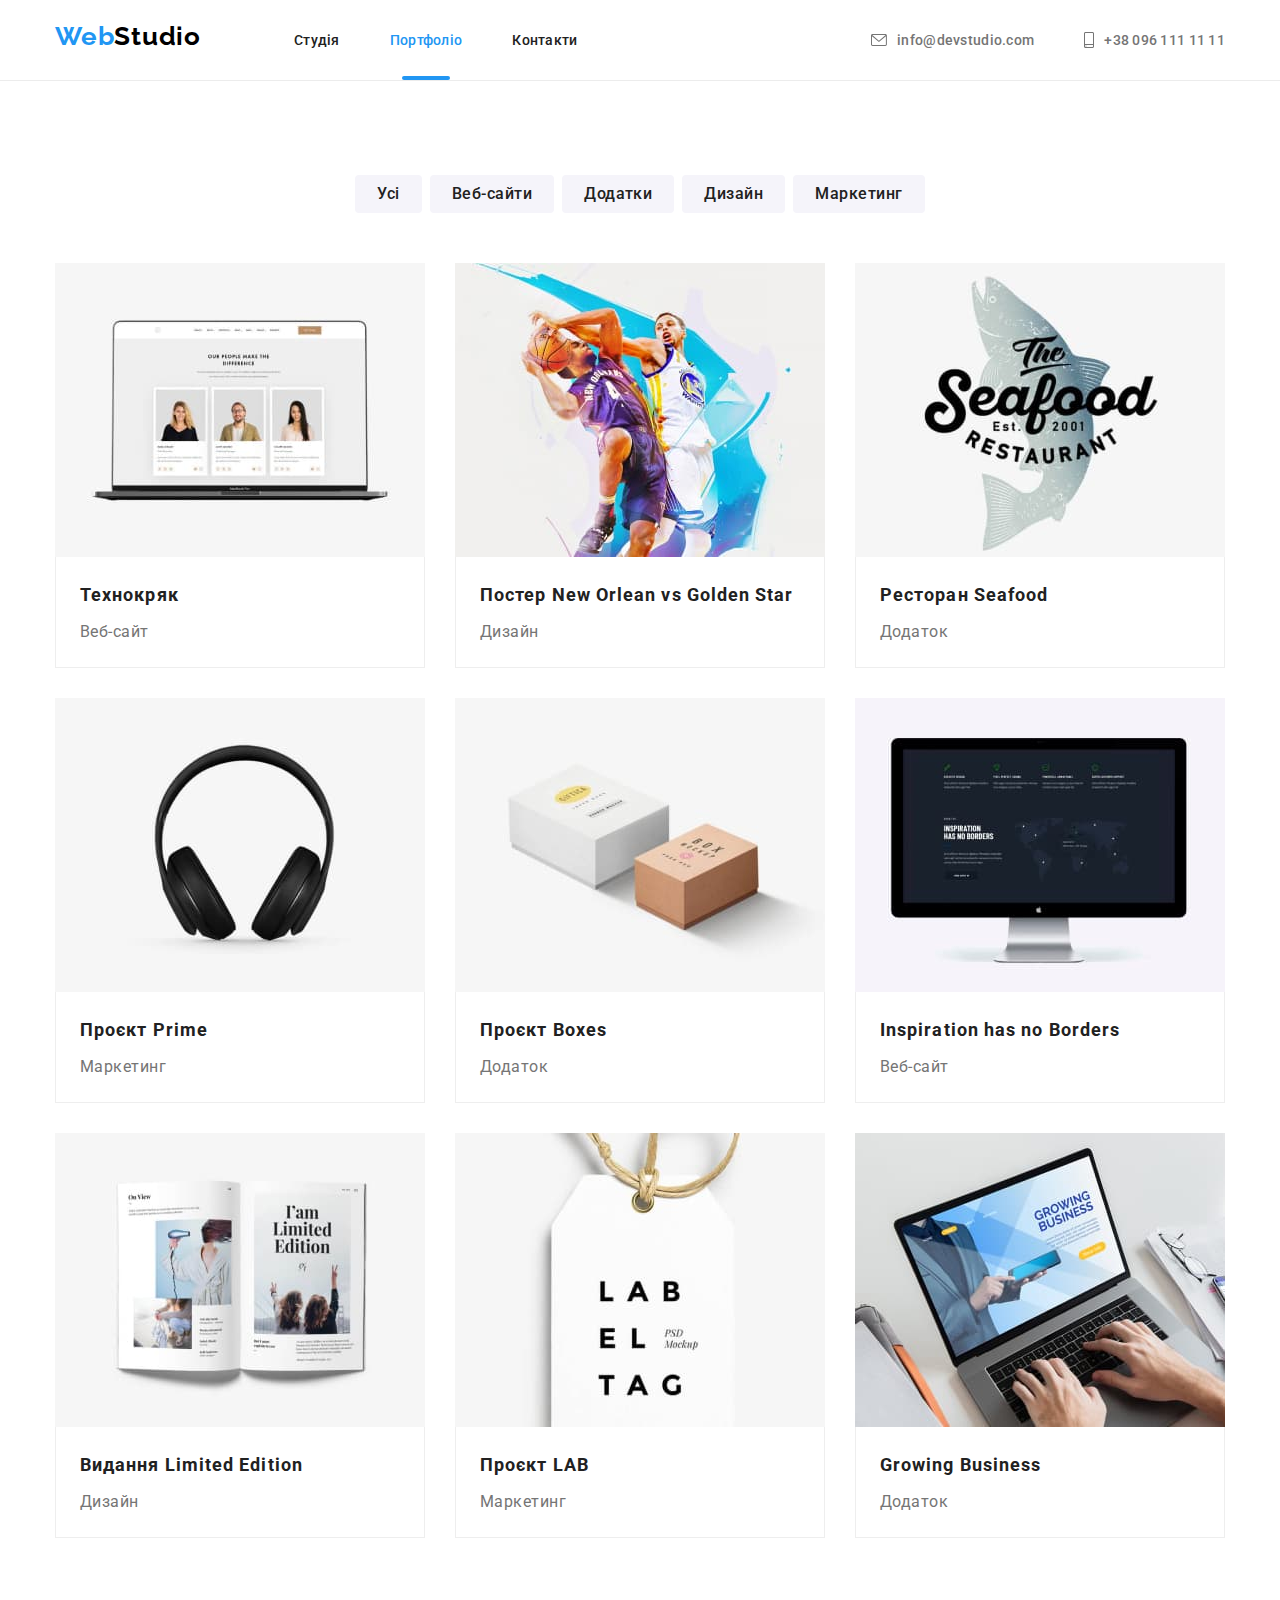
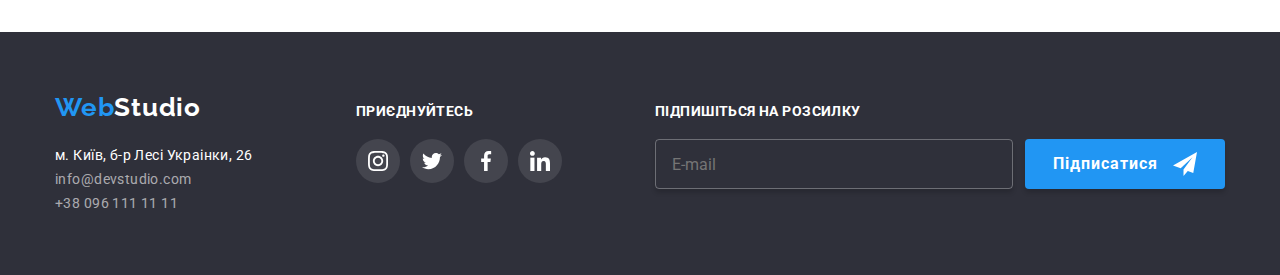
==== commit 6b5bace7: "рефакторінг по SCSS" ====
--- a/portfolio.html
+++ b/portfolio.html
@@ -12,22 +12,23 @@
       href="https://fonts.googleapis.com/css2?family=Raleway:wght@700&family=Roboto:wght@400;500;700;900&display=swap"
       rel="stylesheet"
     />
+    <link rel="stylesheet" href="./css/main.min.css">
     <link rel="stylesheet" href="./css/styles.css" />
   </head>
   <body>
     <!-- HEADER -->
     <header class="header">
-      <div class="header__container container">
+      <div class="header__container">
         <nav class="nav">
           <a href="./index.html" class="logo"
-            >Web<span class="logo__part">Studio</span></a
+            >Web<span class="logo__header">Studio</span></a
           >
           <ul class="nav__list">
             <li class="nav__item">
               <a class="nav__link" href="./index.html">Студія</a>
             </li>
             <li class="nav__item">
-              <a class="nav__link current" href="./portfolio.html"
+              <a class="nav__link nav__link--current" href="./portfolio.html"
                 >Портфоліо</a
               >
             </li class="nav__item">
@@ -255,7 +256,7 @@
     </main>
     <!-- FOOTER -->
     <footer class="footer">
-      <div class="footer__container container">
+      <div class="footer__container">
         <div class="footer__credentials">
           <div>
             <a href="./index.html" class="logo"
--- a/css/main.min.css
+++ b/css/main.min.css
@@ -0,0 +1 @@
+:root{--primary-text-color: #757575;--secondary-text-color: #212121;--third-text-color: #2196f3;--primary-background-color: #f5f5f5;--secondary-background-color: #f5f4fa;--third-background-color: #2f303a;--white-color: #ffffff;--button-active-color: #188ce8;--black-color: #000000;--icons-background-color: #afb1b8;--anim-main: 250ms cubic-bezier(0.4, 0, 0.2, 1)}h1,h2,h3,h4,h5,h6,p{margin:0}a{text-decoration:none;color:currentColor}ul{list-style:none;margin:0;padding:0}img{display:block}.visually-hidden{position:absolute;white-space:nowrap;width:1px;height:1px;overflow:hidden;border:0;padding:0;clip:rect(0 0 0 0);-webkit-clip-path:inset(50%);clip-path:inset(50%);margin:-1px}.footer__container,.header__container{width:1200px;padding-right:15px;padding-left:15px;margin-left:auto;margin-right:auto}body{font-family:"Roboto","Arial",sans-serif}.container{width:1200px;padding-right:15px;padding-left:15px;margin-left:auto;margin-right:auto}.header{border-bottom:1px solid #ececec}.header__container{display:-webkit-box;display:-ms-flexbox;display:flex;-webkit-box-pack:justify;-ms-flex-pack:justify;justify-content:space-between;-webkit-box-align:center;-ms-flex-align:center;align-items:center}.nav{display:-webkit-box;display:-ms-flexbox;display:flex;-webkit-box-align:baseline;-ms-flex-align:baseline;align-items:baseline}.nav__list,.contact{display:-webkit-box;display:-ms-flexbox;display:flex;-webkit-box-align:center;-ms-flex-align:center;align-items:center;gap:50px}.nav__link{display:block;font-weight:500;font-size:14px;line-height:1.1428571429;letter-spacing:.02em;padding:32px 0;color:var(--secondary-text-color);-webkit-transition:color var(--anim-main);transition:color var(--anim-main)}.nav__link:hover,.nav__link:focus{color:var(--third-text-color)}.nav__link--current{color:var(--third-text-color)}.nav__link--current::after{content:"";position:absolute;left:50%;bottom:0;-webkit-transform:translate(-50%);transform:translate(-50%);display:block;width:48px;height:4px;background:var(--third-text-color);border-radius:2px}.nav__item{position:relative}.contact__link{display:-webkit-box;display:-ms-flexbox;display:flex;-webkit-box-pack:center;-ms-flex-pack:center;justify-content:center;-webkit-box-align:center;-ms-flex-align:center;align-items:center;gap:10px;font-weight:500;font-size:14px;line-height:1.1428571429;letter-spacing:.02em;padding:32px 0;color:var(--primary-text-color);-webkit-transition:color var(--anim-main);transition:color var(--anim-main)}.contact__link:hover,.contact__linklink:focus{color:var(--third-text-color)}.contact__icon{fill:currentColor}.logo{display:inline-block;font-family:"Raleway","Arial",sans-serif;font-weight:700;font-size:26px;line-height:1.1923076923;letter-spacing:.03em;color:var(--third-text-color);text-decoration:none}.logo__header{color:var(--black-color);margin-right:93px}.logo__footer{color:var(--white-color)}.hero{padding-top:200px;padding-bottom:200px;max-width:1600px;height:600px;margin:0 auto;background-color:#c4c4c4;background-image:-webkit-gradient(linear, left top, left bottom, from(rgba(47, 48, 58, 0.4)), to(rgba(47, 48, 58, 0.4))),url(../images/hero.jpg);background-image:linear-gradient(rgba(47, 48, 58, 0.4), rgba(47, 48, 58, 0.4)),url(../images/hero.jpg);background-position:center}.hero__title{font-weight:900;font-size:44px;line-height:1.3636363636;letter-spacing:.06em;text-transform:uppercase;text-align:center;width:696px;margin:auto;color:var(--white-color);margin-bottom:30px}.hero__button{display:block;font-family:inherit;font-weight:700;font-size:16px;line-height:1.875;letter-spacing:.06em;color:var(--white-color);background-color:var(--third-text-color);border:none;border-radius:4px;-webkit-box-shadow:0px 4px 4px rgba(0,0,0,.15);box-shadow:0px 4px 4px rgba(0,0,0,.15);cursor:pointer;margin:0 auto;padding:10px 32px;-webkit-transition:background-color var(--anim-main);transition:background-color var(--anim-main)}.hero__button:hover,.hero__button:focus{background-color:var(--button-active-color)}.special{padding-top:115px;padding-bottom:94px}.special__list{display:-webkit-box;display:-ms-flexbox;display:flex;-webkit-box-pack:justify;-ms-flex-pack:justify;justify-content:space-between}.special__item:not(:last-child){margin-right:30px}.special__box{display:-webkit-box;display:-ms-flexbox;display:flex;-webkit-box-pack:center;-ms-flex-pack:center;justify-content:center;-webkit-box-align:center;-ms-flex-align:center;align-items:center;width:270px;height:120px;background-color:var(--secondary-background-color);margin-bottom:30px}.special__title{font-weight:700;font-size:14px;line-height:1.1428571429;letter-spacing:.03em;text-transform:uppercase;color:var(--secondary-text-color);margin-bottom:10px}.special__text{width:270px;font-size:14px;line-height:1.7142857143;letter-spacing:.03em;color:var(--primary-text-color)}.what{padding-top:0;padding-bottom:94px}.what__title,.team__title,.clients__title{font-weight:700;font-size:36px;line-height:1.1666666667;letter-spacing:.03em;text-align:center;color:var(--secondary-text-color);margin-bottom:50px}.what__list{display:-webkit-box;display:-ms-flexbox;display:flex;text-align:center;-webkit-box-pack:justify;-ms-flex-pack:justify;justify-content:space-between}.what__item{position:relative}.what__item:not(:last-child){margin-right:30px}.what__overlay{position:absolute;bottom:0;width:100%;padding:27px 15px;background-color:rgba(47,48,58,.8)}.what__text{text-align:center;font-weight:700;font-size:14px;line-height:1.1428571429;letter-spacing:.03em;text-transform:uppercase;color:var(--white-color)}.team{padding-top:94px;padding-bottom:94px;background-color:var(--secondary-background-color)}.team__list{display:-webkit-box;display:-ms-flexbox;display:flex;-webkit-box-pack:justify;-ms-flex-pack:justify;justify-content:space-between;gap:30px}.team__item{text-align:center;background:#fff;-webkit-box-shadow:0px 1px 3px rgba(0,0,0,.12),0px 1px 1px rgba(0,0,0,.14),0px 2px 1px rgba(0,0,0,.2);box-shadow:0px 1px 3px rgba(0,0,0,.12),0px 1px 1px rgba(0,0,0,.14),0px 2px 1px rgba(0,0,0,.2);border-radius:0px 0px 4px 4px}.team__box{padding:30px 15px}.team__name{font-weight:500;font-size:16px;line-height:1.1875;letter-spacing:.03em;color:var(--secondary-text-color);margin-bottom:10px}.team__text{font-size:14px;line-height:1.7142857143;letter-spacing:.03em;color:var(--primary-text-color);margin-bottom:16px}.social{display:-webkit-box;display:-ms-flexbox;display:flex;-webkit-box-pack:center;-ms-flex-pack:center;justify-content:center;-webkit-box-align:center;-ms-flex-align:center;align-items:center}.social__item:not(:last-child){margin-right:10px}.social__link{display:-webkit-box;display:-ms-flexbox;display:flex;-webkit-box-pack:center;-ms-flex-pack:center;justify-content:center;-webkit-box-align:center;-ms-flex-align:center;align-items:center;width:44px;height:44px;border-radius:50%;background-color:var(--white-color);-webkit-transition:background-color var(--anim-main);transition:background-color var(--anim-main)}.social__link:hover,.social__link:focus{background-color:var(--third-text-color)}.social__icon{fill:var(--icons-background-color);-webkit-transition:fill var(--anim-main);transition:fill var(--anim-main)}.social__link:hover .social__icon,.social__link:focus .social__icon{fill:var(--white-color)}.clients{padding-top:94px;padding-bottom:94px}.clients__list{display:-webkit-box;display:-ms-flexbox;display:flex;-webkit-box-pack:justify;-ms-flex-pack:justify;justify-content:space-between;-webkit-box-align:center;-ms-flex-align:center;align-items:center;gap:30px}.clients__link{display:-webkit-box;display:-ms-flexbox;display:flex;-webkit-box-pack:center;-ms-flex-pack:center;justify-content:center;-webkit-box-align:center;-ms-flex-align:center;align-items:center;width:170px;height:92px;border:1px solid var(--icons-background-color);border-radius:4px;fill:var(--icons-background-color);-webkit-transition:fill var(--anim-main),border var(--anim-main);transition:fill var(--anim-main),border var(--anim-main)}.clients__link:hover,.clients__link:focus{fill:var(--third-text-color);border:1px solid var(--third-text-color)}.footer{padding-top:60px;padding-bottom:60px;background-color:var(--third-background-color)}.footer__container{display:-webkit-box;display:-ms-flexbox;display:flex;-webkit-box-pack:justify;-ms-flex-pack:justify;justify-content:space-between;-webkit-box-align:baseline;-ms-flex-align:baseline;align-items:baseline}.footer__credentials{display:-webkit-box;display:-ms-flexbox;display:flex;-webkit-box-pack:left;-ms-flex-pack:left;justify-content:left;-webkit-box-align:baseline;-ms-flex-align:baseline;align-items:baseline}.address{font-style:normal;margin-top:20px;margin-right:70px}.address__list{width:231px}.address__link{font-size:14px;line-height:1.7142857143;letter-spacing:.03em;margin-bottom:9px;color:var(--white-color);-webkit-transition:color var(--anim-main);transition:color var(--anim-main)}.address__link:hover,.address__link:focus{color:var(--third-text-color)}.address__links{font-size:14px;line-height:1.7142857143;letter-spacing:.03em;margin-bottom:9px;color:rgba(255,255,255,.6);-webkit-transition:color var(--anim-main);transition:color var(--anim-main)}.address__links:hover,.address__links:focus{color:var(--third-text-color)}.group__text,.pidpyska__text{font-weight:700;font-size:14px;line-height:1.1428571429;letter-spacing:.03em;text-transform:uppercase;margin-bottom:20px;color:var(--white-color)}.group__list{display:-webkit-box;display:-ms-flexbox;display:flex;-webkit-box-pack:justify;-ms-flex-pack:justify;justify-content:space-between}.group__item:not(:last-child){margin-right:10px}.group__link{display:-webkit-box;display:-ms-flexbox;display:flex;-webkit-box-pack:center;-ms-flex-pack:center;justify-content:center;-webkit-box-align:center;-ms-flex-align:center;align-items:center;width:44px;height:44px;border-radius:50%;background-color:rgba(255,255,255,.1);-webkit-transition:background-color var(--anim-main);transition:background-color var(--anim-main)}.group__link:hover,.group__link:focus{background-color:var(--third-text-color)}.group__icon{fill:var(--white-color)}.pidpyska__form{display:-webkit-box;display:-ms-flexbox;display:flex;-webkit-box-align:center;-ms-flex-align:center;align-items:center}.pidpyska__field{width:358px;height:50px;margin-right:12px;padding:16px;color:var(--white-color);outline:unset;background-color:rgba(0,0,0,0);border:1px solid rgba(255,255,255,.3);-webkit-box-shadow:0px 4px 4px rgba(0,0,0,.15);box-shadow:0px 4px 4px rgba(0,0,0,.15);border-radius:4px;-webkit-transition:border-color var(--anim-main);transition:border-color var(--anim-main)}.pidpyska__field:focus{border-color:var(--third-text-color)}.pidpyska__button{display:-webkit-box;display:-ms-flexbox;display:flex;-webkit-box-align:center;-ms-flex-align:center;align-items:center;-webkit-box-pack:justify;-ms-flex-pack:justify;justify-content:space-between;width:200px;font-weight:700;font-size:16px;line-height:1.875;letter-spacing:.06em;padding:10px 28px;border:none;color:var(--white-color);background-color:var(--third-text-color);-webkit-box-shadow:0px 4px 4px rgba(0,0,0,.15);box-shadow:0px 4px 4px rgba(0,0,0,.15);border-radius:4px;cursor:pointer}.pidpyska__button:hover,.pidpyska__button:focus{background-color:var(--button-active-color)}.pidpyska__icon{fill:var(--white-color)}.backdrop{position:fixed;top:0;left:0;width:100%;height:100%;background-color:rgba(0,0,0,.2);-webkit-transition:opacity var(--anim-main),visibility var(--anim-main);transition:opacity var(--anim-main),visibility var(--anim-main)}.backdrop--is-hidden{opacity:0;visibility:hidden;pointer-events:none}.modal{position:absolute;top:50%;left:50%;padding:40px;-webkit-transform:translateX(-50%) translateY(-50%) scale(1);transform:translateX(-50%) translateY(-50%) scale(1);width:528px;height:581px;background-color:var(--white-color);-webkit-box-shadow:0px 1px 3px rgba(0,0,0,.12),0px 1px 1px rgba(0,0,0,.14),0px 2px 1px rgba(0,0,0,.2);box-shadow:0px 1px 3px rgba(0,0,0,.12),0px 1px 1px rgba(0,0,0,.14),0px 2px 1px rgba(0,0,0,.2);border-radius:4px;-webkit-transition:opasity var(--anim-main),-webkit-transform var(--anim-main);transition:opasity var(--anim-main),-webkit-transform var(--anim-main);transition:transform var(--anim-main),opasity var(--anim-main);transition:transform var(--anim-main),opasity var(--anim-main),-webkit-transform var(--anim-main)}.backdrop--is-hidden .modal{opacity:0;-webkit-transform:translateX(-50%) translateY(-50%) scale(0.5);transform:translateX(-50%) translateY(-50%) scale(0.5)}.modal__btn{position:absolute;top:8px;right:8px;display:-webkit-inline-box;display:-ms-inline-flexbox;display:inline-flex;-webkit-box-align:center;-ms-flex-align:center;align-items:center;-webkit-box-pack:center;-ms-flex-pack:center;justify-content:center;padding:0;width:30px;height:30px;background-color:rgba(0,0,0,0);border-radius:50%;border:1px solid rgba(0,0,0,.1);cursor:pointer;-webkit-transition:fill var(--anim-main);transition:fill var(--anim-main)}.modal__btn:hover,.modal__btn:focus{fill:var(--third-text-color)}.modal__label{display:block;text-align:center;margin-bottom:12px;font-weight:700;font-size:20px;line-height:1.15;letter-spacing:.03em;color:var(--secondary-text-color)}.modal-form__label{display:block;margin-bottom:10px;font-size:12px;line-height:1.1666666667;letter-spacing:.01em;color:var(--primary-text-color)}.modal-form__wrapper{position:relative}.modal-form__field{width:100%;height:40px;padding-left:42px;padding-right:42px;border:1px solid rgba(33,33,33,.2);border-radius:4px;-webkit-transition:border-color var(--anim-main);transition:border-color var(--anim-main)}.modal-form__field:focus{border-color:var(--third-text-color);outline:rgba(0,0,0,0)}.modal-form__item{margin-bottom:20px}.modal-form__icon{position:absolute;top:50%;left:12px;-webkit-transform:translateY(-50%);transform:translateY(-50%);-webkit-transition:fill var(--anim-main);transition:fill var(--anim-main)}.modal-form__field:focus+.modal-form__icon{fill:var(--third-text-color)}.modal-form__text{display:block;width:100%;height:120px;padding:12px 16px;font-size:12px;line-height:1.1666666667;letter-spacing:.01em;border:1px solid rgba(33,33,33,.2);border-radius:4px;-webkit-transition:border-color var(--anim-main);transition:border-color var(--anim-main);resize:none}.modal-form__text::-webkit-input-placeholder{color:rgba(117,117,117,.5)}.modal-form__text::-moz-placeholder{color:rgba(117,117,117,.5)}.modal-form__text:-ms-input-placeholder{color:rgba(117,117,117,.5)}.modal-form__text::-ms-input-placeholder{color:rgba(117,117,117,.5)}.modal-form__text::placeholder{color:rgba(117,117,117,.5)}.modal-form__text:focus{border-color:var(--third-text-color);outline:rgba(0,0,0,0)}.modal-form__group{display:-webkit-box;display:-ms-flexbox;display:flex;-webkit-box-align:center;-ms-flex-align:center;align-items:center;-webkit-box-pack:center;-ms-flex-pack:center;justify-content:center;gap:7px;margin-bottom:30px}.modal-form__agree{font-size:14px;line-height:1.7142857143;letter-spacing:.03em;color:var(--primary-text-color);-webkit-user-select:none;-moz-user-select:none;-ms-user-select:none;user-select:none}.modal-form__link{color:var(--third-text-color);text-underline-position:under}.modal-form__checkbox{-webkit-appearance:none;-moz-appearance:none;appearance:none;width:16px;height:15px;border:2px solid #212121;border-radius:2px;background-position:center;background-repeat:no-repeat;background-size:0;background-image:url("data:image/svg+xml,%3Csvg width='13' height='10' viewBox='0 0 13 10' fill='none' xmlns='http://www.w3.org/2000/svg'%3E%3Cpath d='M1.95703 4.75166L1.88825 4.68604L1.81923 4.75141L0.93123 5.59258L0.854858 5.66492L0.930974 5.73753L4.42671 9.07236L4.49574 9.1382L4.56476 9.07236L12.069 1.91352L12.1449 1.84116L12.069 1.76881L11.1873 0.927644L11.1183 0.861826L11.0493 0.927611L4.49577 7.17353L1.95703 4.75166Z' fill='white' stroke='white' stroke-width='0.2'/%3E%3C/svg%3E");-webkit-transition:background-size var(--anim-main),background-color var(--anim-main);transition:background-size var(--anim-main),background-color var(--anim-main)}.modal-form__checkbox:checked{outline:rgba(0,0,0,0);border:2px solid var(--third-text-color);background-color:var(--third-text-color);background-size:11px 8px}.modal-form__button{display:block;margin:auto;width:200px;font-weight:700;font-size:16px;line-height:1.875;letter-spacing:.06em;padding:10px 28px;border:none;color:var(--white-color);background-color:var(--third-text-color);-webkit-box-shadow:0px 4px 4px rgba(0,0,0,.15);box-shadow:0px 4px 4px rgba(0,0,0,.15);border-radius:4px;cursor:pointer}.modal-form__button:hover,.modal-form__button:focus{background-color:var(--button-active-color)}.portfolio{padding-top:94px;padding-bottom:94px}.btn__list{display:-webkit-box;display:-ms-flexbox;display:flex;-webkit-box-align:center;-ms-flex-align:center;align-items:center;-webkit-box-pack:center;-ms-flex-pack:center;justify-content:center;margin-bottom:50px}.btn__item:not(:last-child){margin-right:8px}.btn__portfolio{display:inline-block;font-family:inherit;background:var(--secondary-background-color);font-weight:500;font-size:16px;line-height:1.625;letter-spacing:.03em;color:var(--secondary-text-color);border:none;border-radius:4px;cursor:pointer;padding:6px 22px;-webkit-transition:color var(--anim-main),background-color var(--anim-main),-webkit-box-shadow var(--anim-main);transition:color var(--anim-main),background-color var(--anim-main),-webkit-box-shadow var(--anim-main);transition:color var(--anim-main),background-color var(--anim-main),box-shadow var(--anim-main);transition:color var(--anim-main),background-color var(--anim-main),box-shadow var(--anim-main),-webkit-box-shadow var(--anim-main)}.btn__portfolio:hover,.btn__portfolio:focus{color:var(--white-color);background-color:var(--third-text-color);-webkit-box-shadow:0px 3px 1px rgba(0,0,0,.1),0px 1px 2px rgba(0,0,0,.08),0px 2px 2px rgba(0,0,0,.12);box-shadow:0px 3px 1px rgba(0,0,0,.1),0px 1px 2px rgba(0,0,0,.08),0px 2px 2px rgba(0,0,0,.12)}.card-list{display:-webkit-box;display:-ms-flexbox;display:flex;-webkit-box-pack:justify;-ms-flex-pack:justify;justify-content:space-between;-ms-flex-wrap:wrap;flex-wrap:wrap;gap:30px}.card-list__link{display:block;-webkit-transition:-webkit-box-shadow var(--anim-main);transition:-webkit-box-shadow var(--anim-main);transition:box-shadow var(--anim-main);transition:box-shadow var(--anim-main), -webkit-box-shadow var(--anim-main)}.card-list__link:hover,.card-list__link:focus{-webkit-box-shadow:0px 4px 4px rgba(0,0,0,.25);box-shadow:0px 4px 4px rgba(0,0,0,.25)}.card-list__thumb{position:relative;overflow:hidden}.card-list__overlay{position:absolute;top:0;left:0;-webkit-transform:translateY(100%);transform:translateY(100%);width:100%;height:100%;padding-left:23px;padding-right:23px;display:-webkit-box;display:-ms-flexbox;display:flex;-webkit-box-align:center;-ms-flex-align:center;align-items:center;font-size:18px;line-height:1.5555555556;letter-spacing:.03em;color:var(--white-color);background-color:rgba(33,150,243,.9);-webkit-transition:-webkit-transform var(--anim-main);transition:-webkit-transform var(--anim-main);transition:transform var(--anim-main);transition:transform var(--anim-main), -webkit-transform var(--anim-main)}.card-list__item:hover .card-list__overlay{-webkit-transform:translateY(0);transform:translateY(0)}.card-list__about{padding:20px 24px;border:1px solid #eee;border-top:none}.card-list__title{font-weight:700;font-size:18px;line-height:2;letter-spacing:.06em;margin-bottom:4px;color:var(--secondary-text-color)}.card-list__text{font-size:16px;line-height:1.875;letter-spacing:.03em;color:var(--primary-text-color)}/*# sourceMappingURL=main.min.css.map */--- a/css/styles.css
+++ b/css/styles.css
@@ -1,4 +1,4 @@
-:root {
+/* :root {
   --primary-text-color: #757575;
   --secondary-text-color: #212121;
   --third-text-color: #2196f3;
@@ -10,11 +10,10 @@
   --black-color: #000000;
   --icons-background-color: #afb1b8;
   --anim-main: 250ms cubic-bezier(0.4, 0, 0.2, 1);
-
-}
+} */
 
 /* reset start */
-h1,
+/* h1,
 h2,
 h3,
 h4,
@@ -37,14 +36,14 @@
 
 img {
   display: block;
-}
+} */
 /* reset end */
 
-body {
+/* body {
   font-family: "Roboto", "Arial", sans-serif;
-}
-
-.container {
+} */
+
+/* .container {
   width: 1200px;
   padding-right: 15px;
   padding-left: 15px;
@@ -52,12 +51,12 @@
   margin-right: auto;
 
   /* outline: 2px solid red;
-    outline-offset: -2px; */
-}
+    outline-offset: -2px;
+} */
 
 /* HEADER */
 
-.header {
+/* .header {
   border-bottom: 1px solid #ececec;
 }
 
@@ -75,9 +74,9 @@
   display: flex;
   align-items: center;
   gap: 50px;
-}
-
-.logo {
+} */
+
+/* .logo {
   display: inline-block;
   font-family: "Raleway", "Arial", sans-serif;
   font-weight: 700;
@@ -91,9 +90,9 @@
 .logo__header {
   color: var(--black-color);
   margin-right: 93px;
-}
-
-.nav__link {
+} */
+
+/* .nav__link {
   display: block;
   font-weight: 500;
   font-size: 14px;
@@ -154,13 +153,13 @@
 
 .contact__icon {
   fill: currentColor;
-}
+} */
 
 /* MAIN */
 /* HERO */
 
 /* temp background: */
-.hero {
+/* .hero {
   max-width: 1600px;
   height: 600px;
   margin: 0 auto;
@@ -207,11 +206,11 @@
 .hero__button:hover,
 .hero__button:focus {
   background-color: var(--button-active-color);
-}
+} */
 
 /* SPECIALS */
 
-.special {
+/* .special {
   padding-top: 115px;
   padding-bottom: 94px;
 }
@@ -223,9 +222,9 @@
 
 .special__item:not(:last-child) {
   margin-right: 30px;
-}
-
-.visually-hidden {
+} */
+
+/* .visually-hidden {
   position: absolute;
   white-space: nowrap;
   width: 1px;
@@ -236,9 +235,9 @@
   clip: rect(0 0 0 0);
   clip-path: inset(50%);
   margin: -1px;
-}
-
-.special__box {
+} */
+
+/* .special__box {
   display: flex;
   justify-content: center;
   align-items: center;
@@ -264,11 +263,11 @@
   line-height: calc(24 / 14);
   letter-spacing: 0.03em;
   color: var(--primary-text-color);
-}
+} */
 
 /* WHAT */
 
-.what {
+/* .what {
   padding-bottom: 94px;
 }
 
@@ -313,12 +312,12 @@
   letter-spacing: 0.03em;
   text-transform: uppercase;
   color: var(--white-color);
-}
+} */
 
 
 /* TEAM */
 
-.team {
+/* .team {
   background-color: var(--secondary-background-color);
   padding-top: 94px;
   padding-bottom: 94px;
@@ -395,11 +394,11 @@
 .social__link:hover,
 .social__link:focus {
   background-color: var(--third-text-color);
-}
+} */
 
 /* Postiyni Clienty */
 
-.clients {
+/* .clients {
   padding-top: 94px;
   padding-bottom: 94px;
 }
@@ -429,11 +428,11 @@
 .clients__link:focus {
   fill: var(--third-text-color);
   border: 1px solid var(--third-text-color);
-}
+} */
 
 /* FOOTER */
 
-.footer {
+/* .footer {
   padding-top: 60px;
   padding-bottom: 60px;
   background-color: var(--third-background-color);
@@ -449,13 +448,13 @@
   display: flex;
   justify-content: left;
   align-items: baseline;
-}
-
-.logo__footer {
-  color: var(--white-color);
-}
-
-.address {
+} */
+
+/* .logo__footer {
+  color: var(--white-color);
+} */
+
+/* .address {
   font-style: normal;
   margin-top: 20px;
   margin-right: 70px;
@@ -582,12 +581,12 @@
  
 .pidpyska__icon {
   fill: var(--white-color);
-}
+} */
 
 
 /* MODAL WINDOW */
 
-.backdrop {
+/* .backdrop {
   position: fixed;
   top: 0;
   left: 0;
@@ -786,12 +785,12 @@
 
 .modal-form__button:hover, .modal-form__button:focus {
   background-color: var(--button-active-color)
-}
+} */
 
 
 /* PORTFOLIO */
 
-.portfolio {
+/* .portfolio {
   padding-top: 94px;
   padding-bottom: 94px;
 }
@@ -903,5 +902,5 @@
   line-height: calc(30 / 16);
   letter-spacing: 0.03em;
   color: var(--primary-text-color);
-}
-
+} */
+
